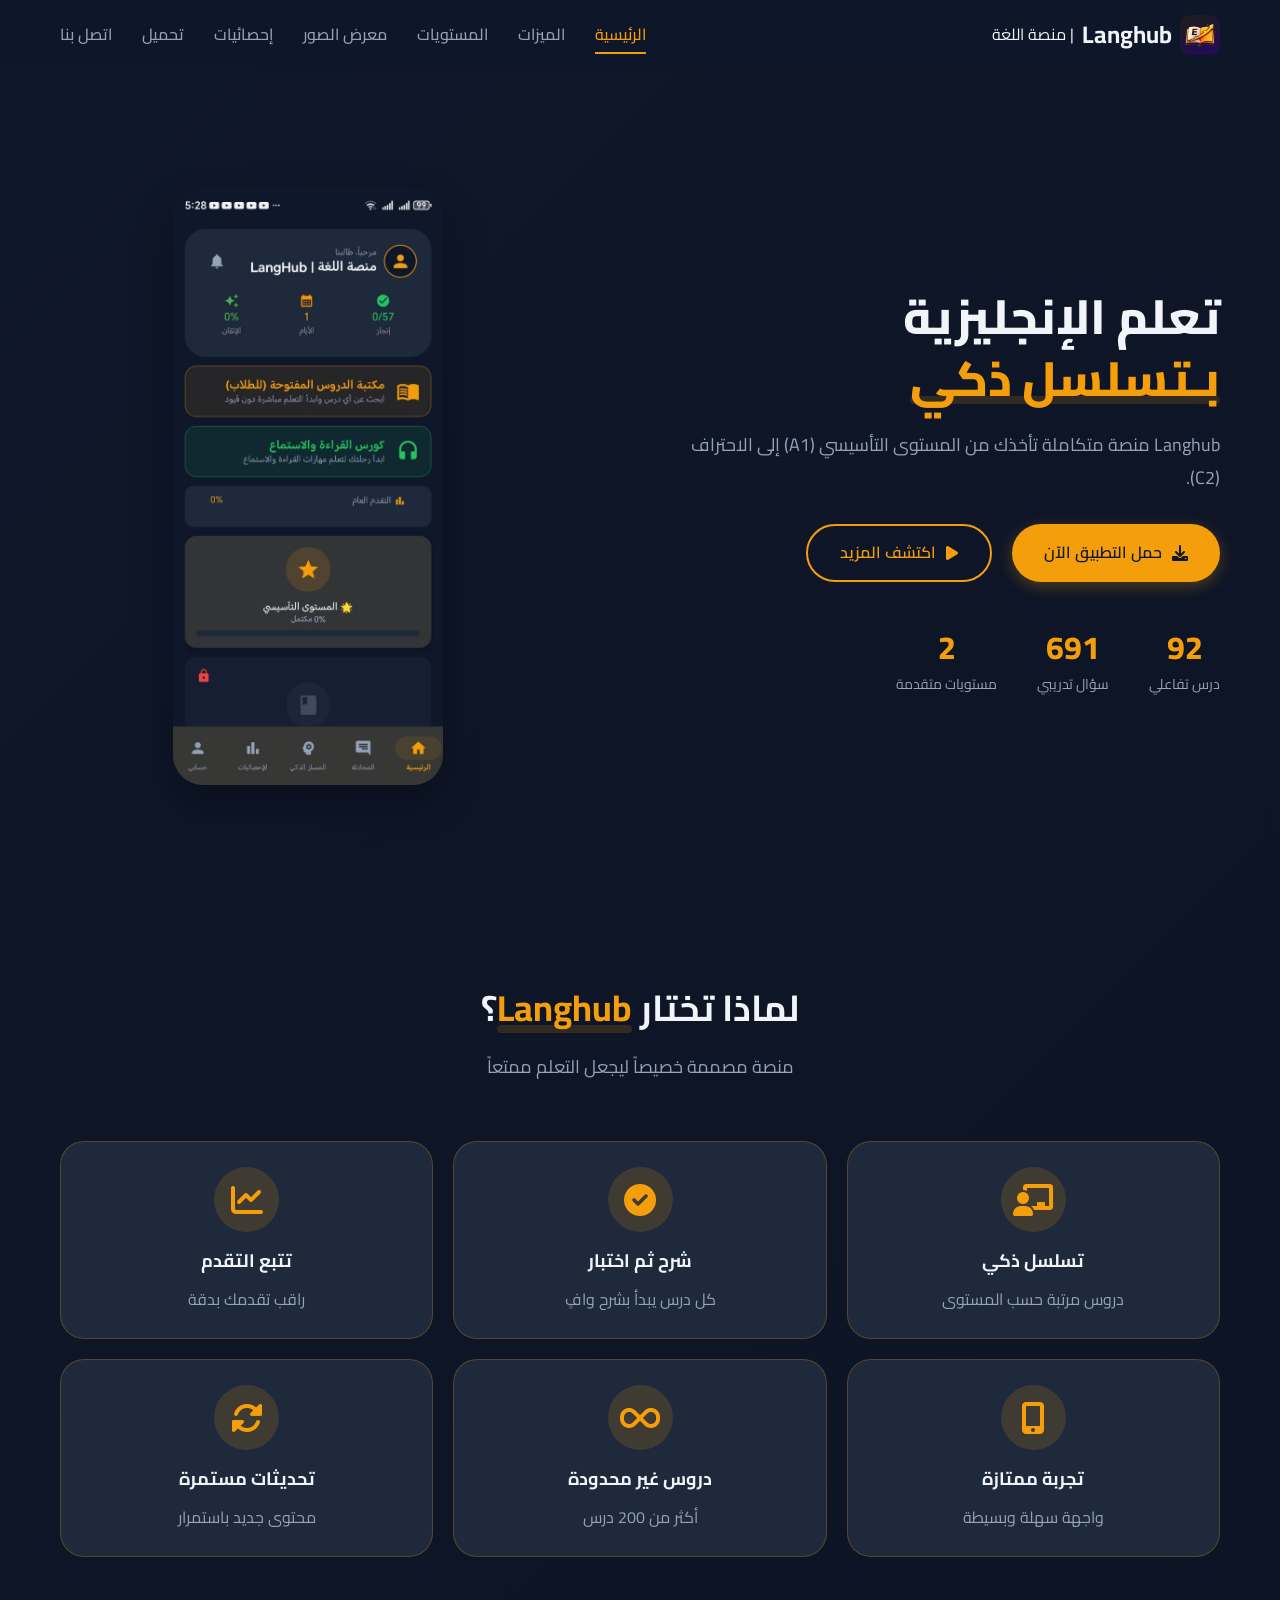
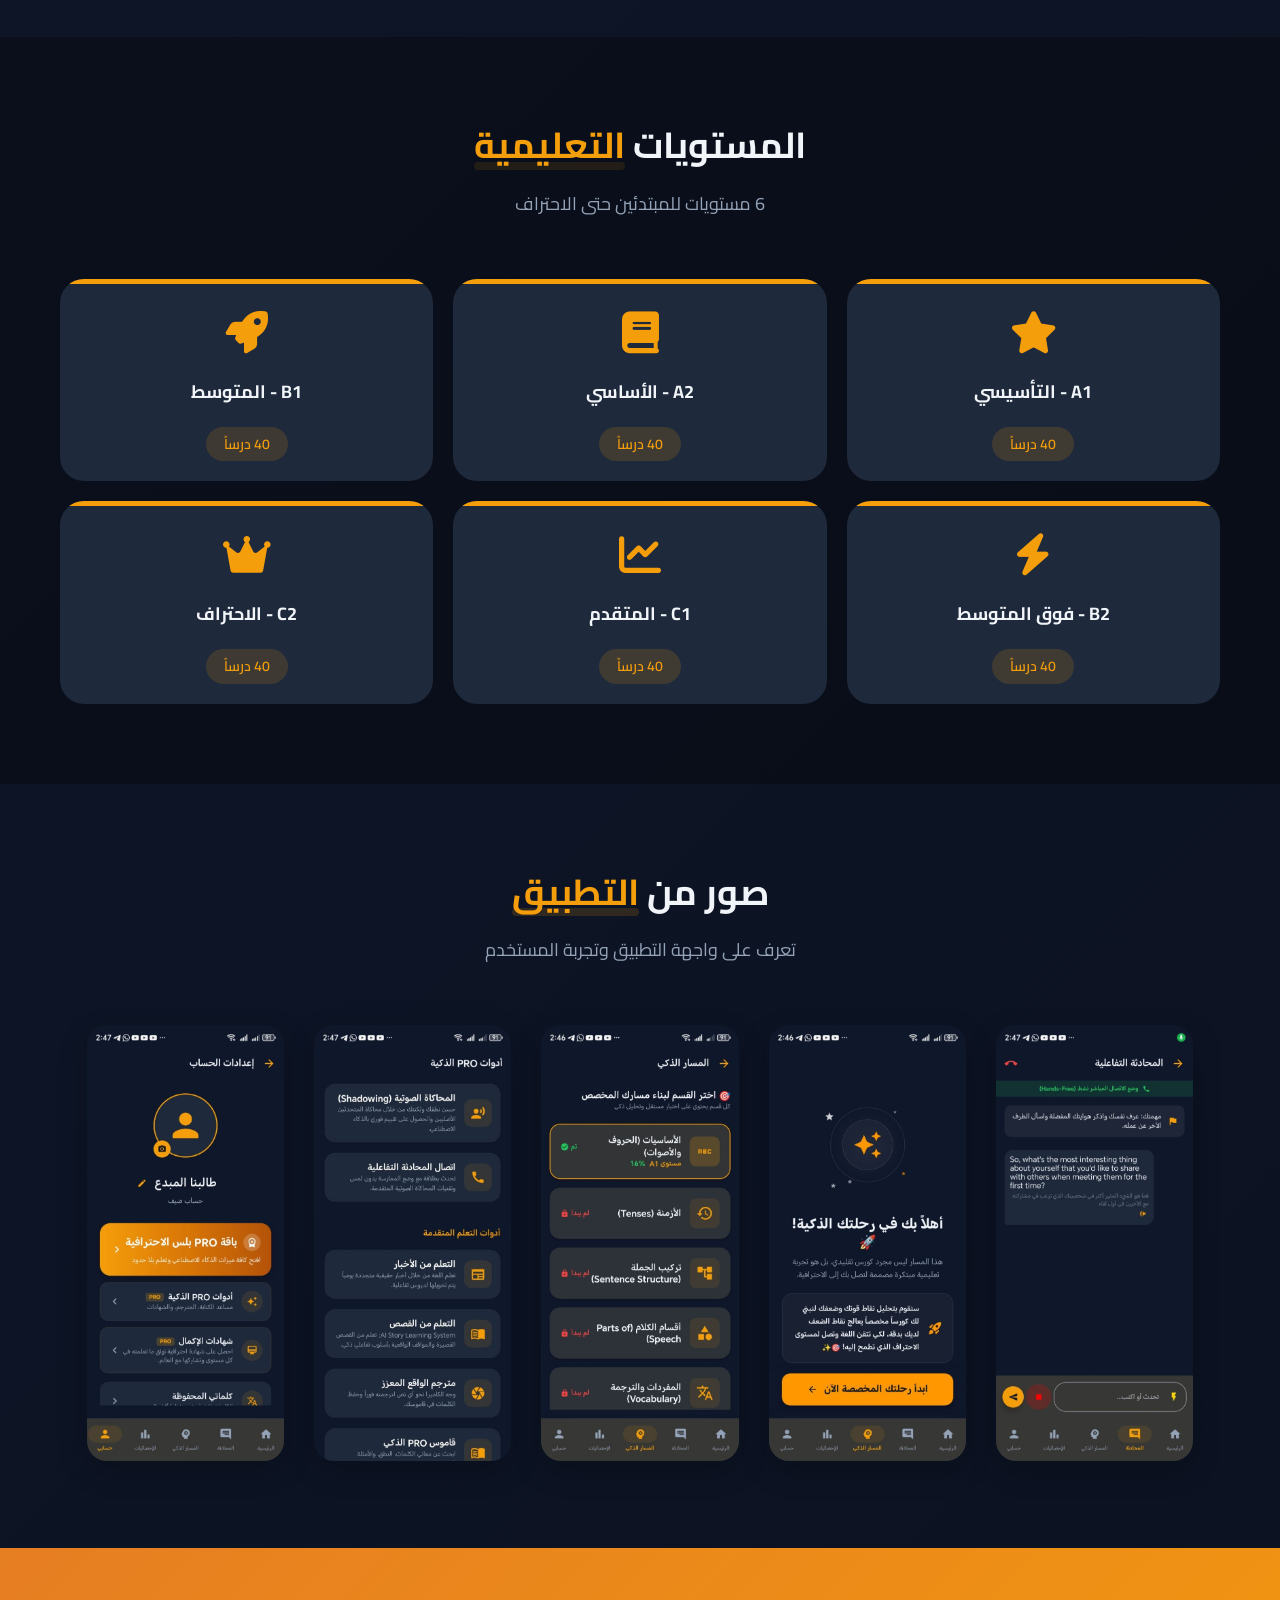
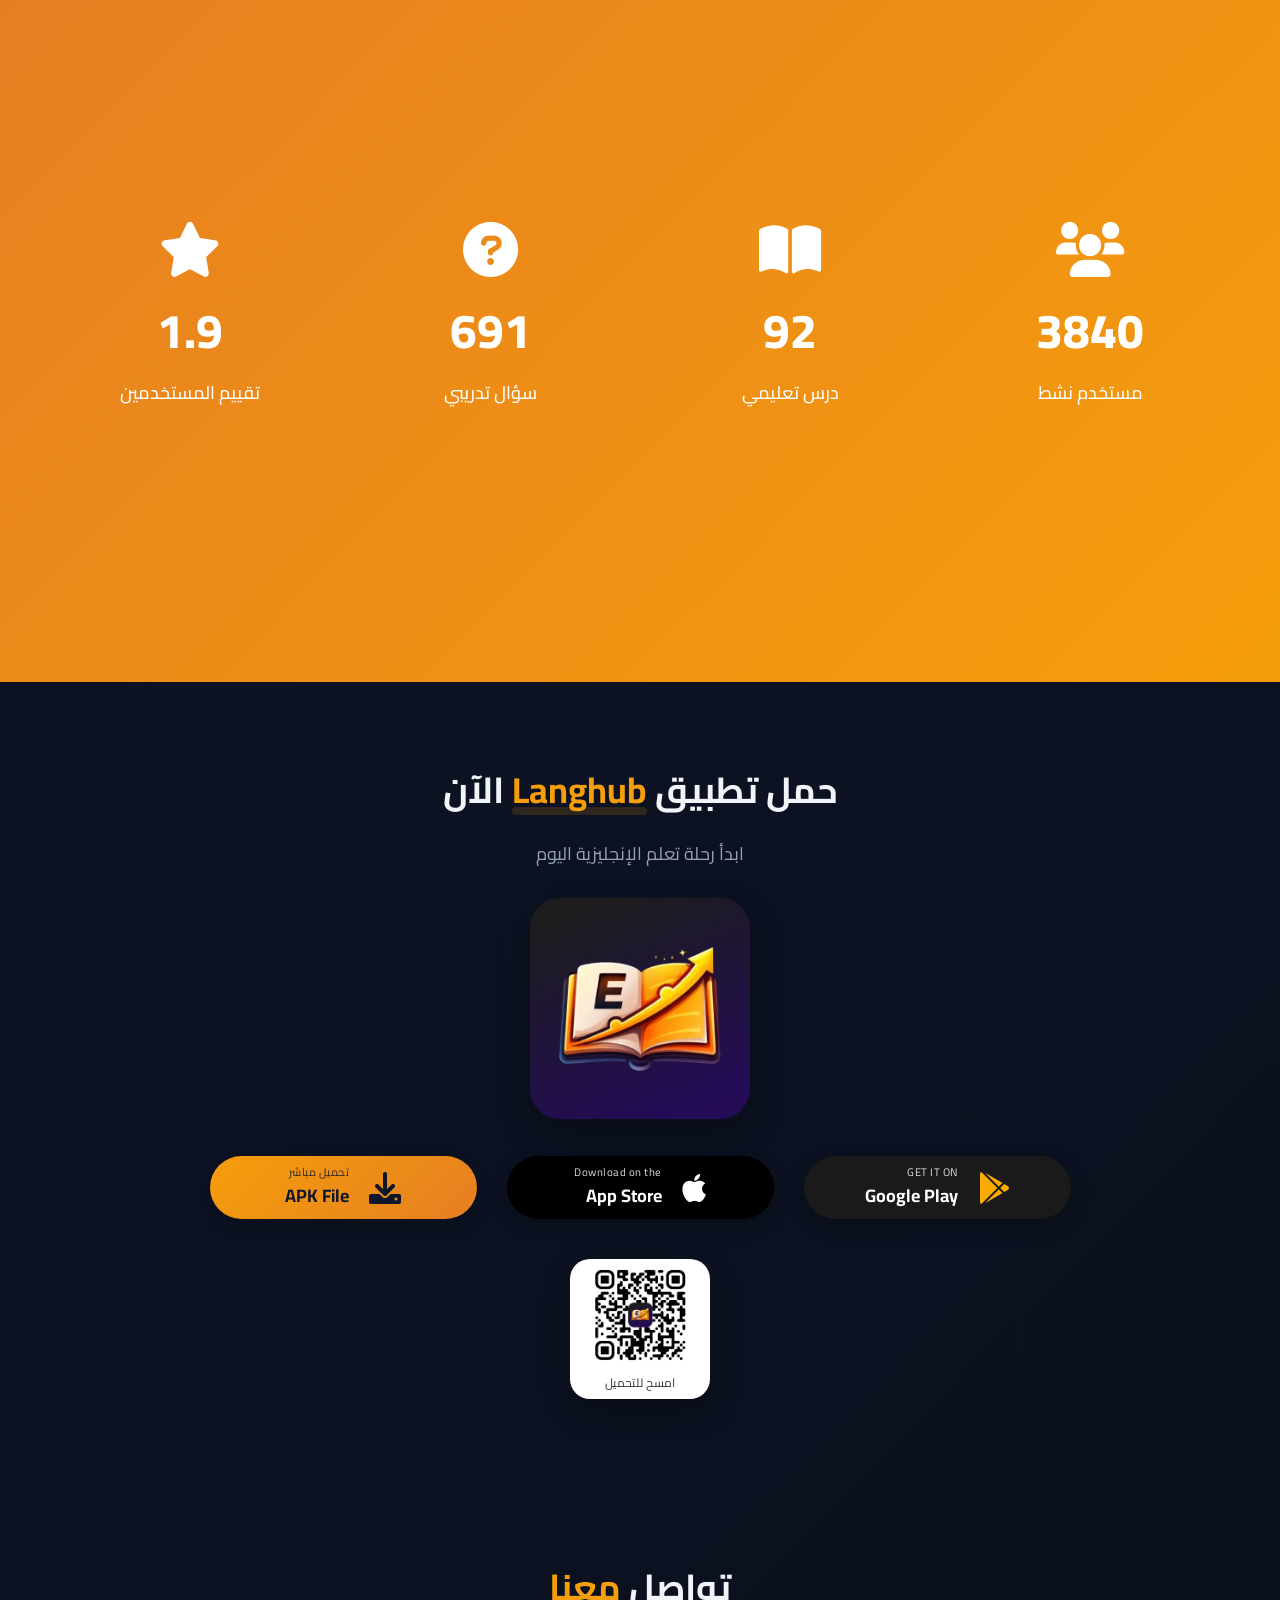
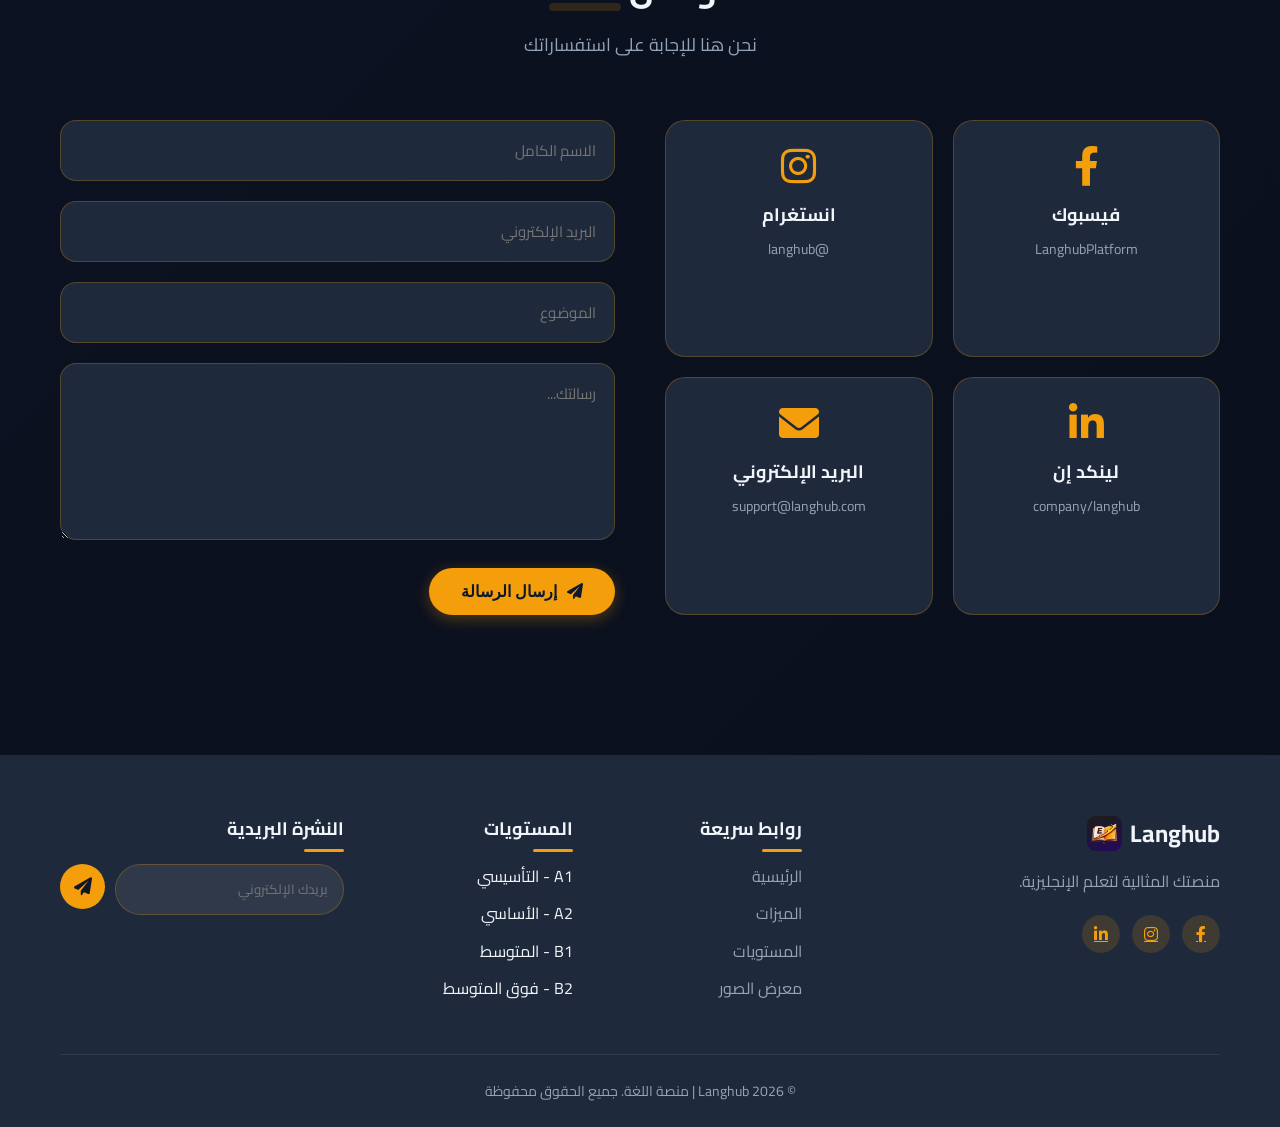
==== LangHub/index.html @ b64cc28f "Add files via upload" ====
<!DOCTYPE html>
<html lang="ar" dir="rtl">
<head>
    <meta charset="UTF-8">
    <meta name="viewport" content="width=device-width, initial-scale=1.0, viewport-fit=cover">
    <title>Langhub | منصة اللغة</title>
    <link rel="icon" type="image/x-icon" href="images/favicon.ico">
    <link rel="stylesheet" href="https://cdnjs.cloudflare.com/ajax/libs/font-awesome/6.0.0-beta3/css/all.min.css">
    <link href="https://fonts.googleapis.com/css2?family=Cairo:wght@300;400;500;600;700;800&display=swap" rel="stylesheet">
    <link rel="stylesheet" href="css/style.css">
</head>
<body>

    <!-- شريط التنقل -->
    <nav class="navbar">
        <div class="container">
            <div class="nav-container">
                <div class="logo">
                    <img src="images/logo.png" alt="Langhub Logo">
                    <span>Langhub</span>
                    <span class="logo-sub">| منصة اللغة</span>
                </div>
                <ul class="nav-menu">
                    <li><a href="#home" class="nav-link active">الرئيسية</a></li>
                    <li><a href="#features" class="nav-link">الميزات</a></li>
                    <li><a href="#levels" class="nav-link">المستويات</a></li>
                    <li><a href="#gallery" class="nav-link">معرض الصور</a></li>
                    <li><a href="#stats" class="nav-link">إحصائيات</a></li>
                    <li><a href="#download" class="nav-link">تحميل</a></li>
                    <li><a href="#contact" class="nav-link">اتصل بنا</a></li>
                </ul>
                <div class="hamburger">
                    <span class="bar"></span><span class="bar"></span><span class="bar"></span>
                </div>
            </div>
        </div>
    </nav>

    <!-- الرئيسية -->
    <section id="home" class="hero">
        <div class="container">
            <div class="hero-content">
                <div class="hero-text">
                    <h1 class="hero-title">تعلم الإنجليزية بـ<span class="highlight">تسلسل ذكي</span></h1>
                    <p class="hero-description">Langhub منصة متكاملة تأخذك من المستوى التأسيسي (A1) إلى الاحتراف (C2).</p>
                    <div class="hero-buttons">
                        <a href="#download" class="btn btn-primary"><i class="fas fa-download"></i> حمل التطبيق الآن</a>
                        <a href="#features" class="btn btn-outline"><i class="fas fa-play"></i> اكتشف المزيد</a>
                    </div>
                    <div class="hero-stats">
                        <div class="stat"><div class="stat-number" data-target="240">0</div><div class="stat-label">درس تفاعلي</div></div>
                        <div class="stat"><div class="stat-number" data-target="1800">0</div><div class="stat-label">سؤال تدريبي</div></div>
                        <div class="stat"><div class="stat-number" data-target="6">0</div><div class="stat-label">مستويات متقدمة</div></div>
                    </div>
                </div>
                <div class="hero-image">
                    <img src="images/hero-image.png" alt="Langhub App" class="hero-main-image">
                </div>
            </div>
        </div>
    </section>

    <!-- الميزات -->
    <section id="features" class="features">
        <div class="container">
            <div class="section-header"><h2>لماذا تختار <span class="highlight">Langhub</span>؟</h2><p>منصة مصممة خصيصاً ليجعل التعلم ممتعاً</p></div>
            <div class="features-grid">
                <div class="feature-card"><div class="feature-icon"><i class="fas fa-chalkboard-teacher"></i></div><h3>تسلسل ذكي</h3><p>دروس مرتبة حسب المستوى</p></div>
                <div class="feature-card"><div class="feature-icon"><i class="fas fa-check-circle"></i></div><h3>شرح ثم اختبار</h3><p>كل درس يبدأ بشرح وافٍ</p></div>
                <div class="feature-card"><div class="feature-icon"><i class="fas fa-chart-line"></i></div><h3>تتبع التقدم</h3><p>راقب تقدمك بدقة</p></div>
                <div class="feature-card"><div class="feature-icon"><i class="fas fa-mobile-alt"></i></div><h3>تجربة ممتازة</h3><p>واجهة سهلة وبسيطة</p></div>
                <div class="feature-card"><div class="feature-icon"><i class="fas fa-infinity"></i></div><h3>دروس غير محدودة</h3><p>أكثر من 200 درس</p></div>
                <div class="feature-card"><div class="feature-icon"><i class="fas fa-sync-alt"></i></div><h3>تحديثات مستمرة</h3><p>محتوى جديد باستمرار</p></div>
            </div>
        </div>
    </section>

    <!-- المستويات -->
    <section id="levels" class="levels">
        <div class="container">
            <div class="section-header"><h2>المستويات <span class="highlight">التعليمية</span></h2><p>6 مستويات للمبتدئين حتى الاحتراف</p></div>
            <div class="levels-container">
                <div class="level-card" onclick="document.getElementById('download').scrollIntoView({behavior: 'smooth'});"><div class="level-icon"><i class="fas fa-star"></i></div><h3>A1 - التأسيسي</h3><div class="level-progress"><div class="level-lessons-count">40 درساً</div></div></div>
                <div class="level-card" onclick="document.getElementById('download').scrollIntoView({behavior: 'smooth'});"><div class="level-icon"><i class="fas fa-book"></i></div><h3>A2 - الأساسي</h3><div class="level-progress"><div class="level-lessons-count">40 درساً</div></div></div>
                <div class="level-card" onclick="document.getElementById('download').scrollIntoView({behavior: 'smooth'});"><div class="level-icon"><i class="fas fa-rocket"></i></div><h3>B1 - المتوسط</h3><div class="level-progress"><div class="level-lessons-count">40 درساً</div></div></div>
                <div class="level-card" onclick="document.getElementById('download').scrollIntoView({behavior: 'smooth'});"><div class="level-icon"><i class="fas fa-bolt"></i></div><h3>B2 - فوق المتوسط</h3><div class="level-progress"><div class="level-lessons-count">40 درساً</div></div></div>
                <div class="level-card" onclick="document.getElementById('download').scrollIntoView({behavior: 'smooth'});"><div class="level-icon"><i class="fas fa-chart-line"></i></div><h3>C1 - المتقدم</h3><div class="level-progress"><div class="level-lessons-count">40 درساً</div></div></div>
                <div class="level-card" onclick="document.getElementById('download').scrollIntoView({behavior: 'smooth'});"><div class="level-icon"><i class="fas fa-crown"></i></div><h3>C2 - الاحتراف</h3><div class="level-progress"><div class="level-lessons-count">40 درساً</div></div></div>
            </div>
        </div>
    </section>

    <!-- معرض الصور (أفقي - 4 صور فقط) -->
    <section id="gallery" class="gallery">
        <div class="container">
            <div class="section-header"><h2>صور من <span class="highlight">التطبيق</span></h2><p>تعرف على واجهة التطبيق وتجربة المستخدم</p></div>
            <div class="gallery-grid">
                <div class="gallery-item"><img src="images/app-screenshots/screen1.jpg" alt="شاشة التعلم"></div>
                <div class="gallery-item"><img src="images/app-screenshots/screen2.jpg" alt="شاشة الاختبارات"></div>
                <div class="gallery-item"><img src="images/app-screenshots/screen3.jpg" alt="شاشة شرح الدروس"></div>
                <div class="gallery-item"><img src="images/app-screenshots/screen4.jpg" alt="شاشة التقدم"></div>
                <div class="gallery-item"><img src="images/app-screenshots/screen5.jpg" alt="شاشة المحتوى الإضافي"></div>
            </div>
        </div>
    </section>

    <!-- الإحصائيات -->
    <section id="stats" class="stats-section">
        <div class="container">
            <div class="stats-wrapper">
                <div class="stats-card"><div class="stats-icon"><i class="fas fa-users"></i></div><div class="stats-number" data-target="10000">0</div><div class="stats-text">مستخدم نشط</div></div>
                <div class="stats-card"><div class="stats-icon"><i class="fas fa-book-open"></i></div><div class="stats-number" data-target="240">0</div><div class="stats-text">درس تعليمي</div></div>
                <div class="stats-card"><div class="stats-icon"><i class="fas fa-question-circle"></i></div><div class="stats-number" data-target="1800">0</div><div class="stats-text">سؤال تدريبي</div></div>
                <div class="stats-card"><div class="stats-icon"><i class="fas fa-star"></i></div><div class="stats-number" data-target="4.9">0</div><div class="stats-text">تقييم المستخدمين</div></div>
            </div>
        </div>
    </section>

    <!-- التحميل -->
    <section id="download" class="download">
        <div class="container">
            <div class="download-content">
                <h2>حمل تطبيق <span class="highlight">Langhub</span> الآن</h2>
                <p>ابدأ رحلة تعلم الإنجليزية اليوم</p>
                <div class="download-app-screenshot"><img src="images/app-screenshot.png" alt="شاشة تطبيق Langhub"></div>
                <div class="download-buttons">
                    <a href="https://play.google.com" target="_blank" class="download-btn google-play"><i class="fab fa-google-play"></i><div class="btn-text"><span>GET IT ON</span><strong>Google Play</strong></div></a>
                    <a href="#" class="download-btn app-store" onclick="showIOSPopup(event);"><i class="fab fa-apple"></i><div class="btn-text"><span>Download on the</span><strong>App Store</strong></div></a>
                    <a href="files/langhub.apk" download class="download-btn direct"><i class="fas fa-download"></i><div class="btn-text"><span>تحميل مباشر</span><strong>APK File</strong></div></a>
                </div>
                <div class="qr-code">
    <div class="qr-placeholder" style="background: white; display: flex; flex-direction: column; align-items: center; justify-content: center; gap: 8px;">
        <img src="images/qrcode.png" alt="QR Code" style="width: 100px; height: 100px;">
        <span style="color: #333; font-size: 12px;">امسح للتحميل</span>
    </div>
</div>
            </div>
        </div>
    </section>

    <!-- اتصل بنا -->
    <section id="contact" class="contact">
        <div class="container">
            <div class="section-header"><h2>تواصل <span class="highlight">معنا</span></h2><p>نحن هنا للإجابة على استفساراتك</p></div>
            <div class="contact-wrapper">
                <div class="contact-info">
                    <div class="info-card"><i class="fab fa-facebook-f"></i><h3>فيسبوك</h3><p>LanghubPlatform</p></div>
                    <div class="info-card"><i class="fab fa-instagram"></i><h3>انستغرام</h3><p>@langhub</p></div>
                    <div class="info-card"><i class="fab fa-linkedin-in"></i><h3>لينكد إن</h3><p>company/langhub</p></div>
                    <div class="info-card"><i class="fas fa-envelope"></i><h3>البريد الإلكتروني</h3><p>support@langhub.com</p></div>
                </div>
                <div class="contact-form">
                    <form id="contactForm">
                        <div class="form-group"><input type="text" placeholder="الاسم الكامل" required></div>
                        <div class="form-group"><input type="email" placeholder="البريد الإلكتروني" required></div>
                        <div class="form-group"><input type="text" placeholder="الموضوع"></div>
                        <div class="form-group"><textarea rows="5" placeholder="رسالتك..." required></textarea></div>
                        <button type="submit" class="btn btn-primary"><i class="fas fa-paper-plane"></i> إرسال الرسالة</button>
                    </form>
                </div>
            </div>
        </div>
    </section>

    <footer class="footer">
        <div class="container">
            <div class="footer-content">
                <div class="footer-section"><div class="footer-logo"><img src="images/logo.png" alt="Langhub Logo"><span>Langhub</span></div><p>منصتك المثالية لتعلم الإنجليزية.</p><div class="social-links"><a href="#"><i class="fab fa-facebook-f"></i></a><a href="#"><i class="fab fa-instagram"></i></a><a href="#"><i class="fab fa-linkedin-in"></i></a></div></div>
                <div class="footer-section"><h3>روابط سريعة</h3><ul><li><a href="#home">الرئيسية</a></li><li><a href="#features">الميزات</a></li><li><a href="#levels">المستويات</a></li><li><a href="#gallery">معرض الصور</a></li></ul></div>
                <div class="footer-section"><h3>المستويات</h3><ul><li>A1 - التأسيسي</li><li>A2 - الأساسي</li><li>B1 - المتوسط</li><li>B2 - فوق المتوسط</li></ul></div>
                <div class="footer-section"><h3>النشرة البريدية</h3><div class="newsletter"><input type="email" placeholder="بريدك الإلكتروني"><button><i class="fas fa-paper-plane"></i></button></div></div>
            </div>
            <div class="footer-bottom"><p dir="rtl">&copy; 2026 Langhub | منصة اللغة. جميع الحقوق محفوظة</p></div>
        </div>
    </footer>

    <script src="js/main.js"></script>
    <script src="js/animations.js"></script>
    
<!-- Popup مخصص لرسالة iOS -->
<div id="iosPopup" style="display: none; position: fixed; top: 0; left: 0; width: 100%; height: 100%; background: rgba(0,0,0,0.85); z-index: 9999; justify-content: center; align-items: center; backdrop-filter: blur(5px);">
    <div style="background: var(--bg-card-dark); max-width: 380px; width: 90%; border-radius: 28px; padding: 35px 25px; text-align: center; direction: rtl; position: relative; animation: fadeInUp 0.3s ease; border: 1px solid var(--border-dark); box-shadow: 0 25px 50px rgba(0,0,0,0.3);">
        
        <!-- أيقونة Apple -->
        <div style="width: 80px; height: 80px; border-radius: 50%; display: flex; align-items: center; justify-content: center; margin: 0 auto 20px; ">
            <i class="fab fa-apple" style="font-size: 48px; color: white;"></i>
        </div>
        
        <h3 style="color: var(--primary); margin-bottom: 15px; font-size: 24px; font-weight: 700;">قريباً على App Store</h3>
        
        <p style="color: var(--text-gray-dark); line-height: 1.8; margin-bottom: 10px; font-size: 16px;">
            نحن نعمل بجد لتوفير نسخة لأجهزة iOS
        </p>
        <p style="color: var(--primary); line-height: 1.7; margin-bottom: 30px; font-size: 16px; font-weight: 500;">
            <i class="fas fa-code-branch" style="margin-left: 8px;"></i> 
            قيد التطوير حالياً
            <i class="fas fa-microchip" style="margin-right: 8px;"></i>
        </p>
        
       <button onclick="closeIOSPopup()" style="background: var(--primary); color: #0f172a; border: none; padding: 14px 35px; border-radius: 50px; font-weight: 700; cursor: pointer; transition: all 0.3s; font-family: inherit; font-size: 16px; display: inline-flex; align-items: center; gap: 10px; margin: 0 auto;">
            <i class="fas fa-thumbs-up"></i> 
    حسناً
        </button>
    </div>
</div>

<script>
function showIOSPopup(event) {
    event.preventDefault();
    document.getElementById('iosPopup').style.display = 'flex';
}

function closeIOSPopup() {
    document.getElementById('iosPopup').style.display = 'none';
}

// إغلاق الـ popup عند الضغط خارج المحتوى
document.getElementById('iosPopup').addEventListener('click', function(e) {
    if (e.target === this) {
        closeIOSPopup();
    }
});
</script>

</body>
</html>
---- LangHub/css/style.css ----
* {
    margin: 0;
    padding: 0;
    box-sizing: border-box;
}

:root {
    --primary: #f59e0b;
    --primary-dark: #e67e22;
    --primary-light: rgba(245, 158, 11, 0.15);
    --primary-glow: rgba(245, 158, 11, 0.3);
    --bg-dark: #0f172a;
    --bg-card-dark: #1e293b;
    --bg-light: #f8fafc;
    --bg-card-light: #ffffff;
    --text-light: #f1f5f9;
    --text-dark: #0f172a;
    --text-gray-dark: #94a3b8;
    --text-gray-light: #64748b;
    --border-dark: rgba(245, 158, 11, 0.25);
    --border-light: rgba(0, 0, 0, 0.08);
    --shadow-dark: 0 10px 30px rgba(0, 0, 0, 0.3);
    --shadow-light: 0 10px 30px rgba(0, 0, 0, 0.08);
    --transition: all 0.3s cubic-bezier(0.4, 0, 0.2, 1);
}

/* Keyframes للانيميشنات */
@keyframes fadeInUp {
    from {
        opacity: 0;
        transform: translateY(30px);
    }
    to {
        opacity: 1;
        transform: translateY(0);
    }
}

@keyframes fadeInDown {
    from {
        opacity: 0;
        transform: translateY(-30px);
    }
    to {
        opacity: 1;
        transform: translateY(0);
    }
}

@keyframes slideInRight {
    from {
        opacity: 0;
        transform: translateX(-50px);
    }
    to {
        opacity: 1;
        transform: translateX(0);
    }
}

@keyframes slideInLeft {
    from {
        opacity: 0;
        transform: translateX(50px);
    }
    to {
        opacity: 1;
        transform: translateX(0);
    }
}

@keyframes pulse {
    0%, 100% {
        opacity: 1;
    }
    50% {
        opacity: 0.5;
    }
}

@keyframes typing-cursor {
    0%, 100% {
        opacity: 1;
    }
    50% {
        opacity: 0;
    }
}

.typing-cursor {
    display: inline-block;
    width: 3px;
    height: 1.2em;
    background-color: var(--primary);
    margin-right: 4px;
    animation: typing-cursor 0.7s infinite;
}

@keyframes scaleUp {
    from {
        opacity: 0;
        transform: scale(0.95);
    }
    to {
        opacity: 1;
        transform: scale(1);
    }
}

@keyframes cardHoverGlow {
    0% {
        box-shadow: 0 10px 30px rgba(245, 158, 11, 0.1);
    }
    50% {
        box-shadow: 0 20px 50px rgba(245, 158, 11, 0.2);
    }
    100% {
        box-shadow: 0 10px 30px rgba(245, 158, 11, 0.1);
    }
}

@keyframes iconBounce {
    0%, 100% {
        transform: translateY(0);
    }
    50% {
        transform: translateY(-8px);
    }
}

@keyframes contentSlideIn {
    from {
        opacity: 0;
        transform: translateX(20px);
    }
    to {
        opacity: 1;
        transform: translateX(0);
    }
}

@keyframes countUp {
    from {
        opacity: 0;
        transform: translateY(20px);
    }
    to {
        opacity: 1;
        transform: translateY(0);
    }
}

@keyframes levelCardFloat {
    0%, 100% {
        transform: translateY(0);
    }
    50% {
        transform: translateY(-8px);
    }
}

@keyframes levelCardSlide {
    from {
        opacity: 0;
        transform: translateY(30px);
    }
    to {
        opacity: 1;
        transform: translateY(0);
    }
}

body {
    font-family: 'Cairo', sans-serif;
    line-height: 1.6;
    direction: rtl;
    transition: var(--transition);
}

/* الوضع المظلم (Dark Mode - افتراضي فقط) */
body {
    background: linear-gradient(135deg, #0f172a 0%, #0a0f1c 100%);
    color: var(--text-light);
}

/* الحاوية العامة */
.container {
    max-width: 1200px;
    margin: 0 auto;
    padding: 0 20px;
}

/* شريط التنقل */
.navbar {
    position: fixed;
    top: 0;
    width: 100%;
    background: rgba(15, 23, 42, 0.95);
    backdrop-filter: blur(10px);
    z-index: 1000;
    padding: 15px 0;
    transition: var(--transition);
    animation: slideInDown 0.6s ease-out;
}

.nav-container {
    display: flex;
    justify-content: space-between;
    align-items: center;
}

.logo {
    font-size: 24px;
    font-weight: 700;
    cursor: pointer;
    display: flex;
    align-items: center;
    gap: 8px;
}

.logo img {
    height: 40px;
    width: auto;
    vertical-align: middle;
    border-radius: 10px;
}

.logo i {
    color: var(--primary);
    font-size: 26px;
}

.logo span {
    color: var(--text-light);
}

.logo-sub {
    font-size: 16px;
    font-weight: 400;
    color: var(--text-gray-dark);
}

.nav-menu {
    display: flex;
    gap: 30px;
    list-style: none;
}

.nav-link {
    color: var(--text-gray-dark);
    text-decoration: none;
    transition: var(--transition);
    font-weight: 500;
    position: relative;
}

.nav-link::after {
    content: '';
    position: absolute;
    bottom: -5px;
    right: 0;
    width: 0;
    height: 2px;
    background: var(--primary);
    transition: var(--transition);
}

.nav-link:hover::after,
.nav-link.active::after {
    width: 100%;
}

.nav-link:hover,
.nav-link.active {
    color: var(--primary);
}

/* زر الوضع المظلم */
.theme-switch-wrapper {
    position: fixed;
    bottom: 20px;
    left: 20px;
    z-index: 1000;
}

.theme-switch {
    display: inline-block;
    height: 34px;
    position: relative;
    width: 70px;
}

.theme-switch input {
    display: none;
}

.slider {
    background-color: #334155;
    bottom: 0;
    cursor: pointer;
    left: 0;
    position: absolute;
    right: 0;
    top: 0;
    transition: .4s;
    border-radius: 34px;
    display: flex;
    align-items: center;
    justify-content: space-between;
    padding: 0 12px;
}

.slider i {
    font-size: 16px;
    z-index: 1;
    color: #f1f5f9;
}

.slider:before {
    background-color: var(--primary);
    bottom: 4px;
    content: "";
    height: 26px;
    left: 4px;
    position: absolute;
    transition: .4s;
    width: 26px;
    border-radius: 50%;
    z-index: 0;
}

input:checked + .slider:before {
    transform: translateX(36px);
}

/* زر القائمة للجوال */
.hamburger {
    display: none;
    cursor: pointer;
}

.bar {
    display: block;
    width: 25px;
    height: 3px;
    margin: 5px auto;
    transition: var(--transition);
    background-color: var(--text-light);
}

body.light-mode .hamburger .bar {
    background-color: var(--text-dark);
}
.hero {
    min-height: 100vh;
    display: flex;
    align-items: center;
    padding-top: 80px;
}

.hero-content {
    display: grid;
    grid-template-columns: 1fr 1fr;
    gap: 80px;
    align-items: center;
}

.hero-title {
    font-size: 48px;
    font-weight: 800;
    margin-bottom: 20px;
    line-height: 1.3;
    min-height: 120px;
    visibility: hidden;
}

.hero-title.typing-started {
    visibility: visible;
}

.highlight {
    color: var(--primary);
    position: relative;
    display: inline-block;
}

.highlight::after {
    content: '';
    position: absolute;
    bottom: 5px;
    right: 0;
    width: 100%;
    height: 8px;
    background: var(--primary-light);
    z-index: -1;
    border-radius: 10px;
}

.hero-description {
    font-size: 18px;
    color: var(--text-gray-dark);
    line-height: 1.8;
    animation: slideInRight 0.8s ease-out 0.1s both;
}

.hero-buttons {
    display: flex;
    gap: 20px;
    margin: 30px 0 40px;
    animation: slideInRight 0.8s ease-out 0.2s both;
}

/* الأزرار العامة */
.btn {
    padding: 14px 32px;
    border-radius: 50px;
    text-decoration: none;
    font-weight: 600;
    transition: var(--transition);
    display: inline-flex;
    align-items: center;
    gap: 10px;
    font-size: 16px;
    cursor: pointer;
    border: none;
    animation: scaleUp 0.6s ease-out;
}

.btn-primary {
    background: var(--primary);
    color: #0f172a;
    box-shadow: 0 4px 15px var(--primary-glow);
}

.btn-primary:hover {
    background: var(--primary-dark);
    transform: translateY(-3px);
    box-shadow: 0 8px 25px var(--primary-glow);
}

.btn-primary:active {
    transform: scale(0.98);
}

.btn-outline {
    border: 2px solid var(--primary);
    color: var(--primary);
    background: transparent;
}

.btn-outline:hover {
    background: var(--primary);
    color: #0f172a;
    transform: translateY(-3px);
}

.btn-outline:active {
    transform: scale(0.98);
}

/* إحصائيات الهيرو */
.hero-stats {
    display: flex;
    gap: 40px;
    animation: fadeInUp 0.8s ease-out 0.3s both;
}

.stat {
    text-align: center;
    animation: fadeInUp 0.6s ease-out backwards;
}

.stat:nth-child(1) { animation-delay: 0.4s; }
.stat:nth-child(2) { animation-delay: 0.5s; }
.stat:nth-child(3) { animation-delay: 0.6s; }

.stat-number {
    font-size: 32px;
    font-weight: 800;
    color: var(--primary);
}

.stat-label {
    font-size: 14px;
    color: var(--text-gray-dark);
}

/* تنسيق الصور في القسم الرئيسي */
.hero-images-container {
    display: flex;
    flex-direction: column;
    align-items: center;
    gap: 25px;
}

.hero-main-image {
    max-width: 50%;
    height: auto;
    border-radius: 30px;
    box-shadow: 0 20px 40px rgba(0, 0, 0, 0.3);
    transition: var(--transition);
    margin-right: 29%;
    animation: slideInLeft 0.8s ease-out;
}

.hero-main-image:hover {
    transform: translateY(-8px) scale(1.02);
}

.app-screenshot-feature {
    text-align: center;
    width: 100%;
    margin-top: 20px;
}

.app-screenshot-feature img {
    max-width: 30%;
    height: auto;
    border-radius: 25px;
    box-shadow: 0 15px 35px rgba(0, 0, 0, 0.25);
    transition: var(--transition);
}

.app-screenshot-feature img:hover {
    transform: scale(1.05);
}

/* عناوين الأقسام */
.section-header {
    text-align: center;
    margin-bottom: 60px;
    animation: fadeInDown 0.8s ease-out;
}

.section-header h2 {
    font-size: 36px;
    font-weight: 700;
    margin-bottom: 15px;
}

.section-header p {
    font-size: 18px;
    color: var(--text-gray-dark);
}

/* قسم معرض الصور */
.gallery {
    padding: 80px 0;
}

.gallery-grid {
    display: flex;
    justify-content: center;
    align-items: center;
    flex-wrap: wrap;
    gap: 30px;
}

.gallery-item {
    flex: 0 1 auto;
    max-width: 17%;
    min-width: 80px;
}

.gallery-item img {
    width: 100%;
    height: auto;
    border-radius: 20px;
    box-shadow: 0 10px 30px rgba(0, 0, 0, 0.2);
    transition: var(--transition);
    animation: scaleUp 0.6s ease-out;
}

.gallery-item img:hover {
    transform: translateY(-10px) scale(1.05);
    box-shadow: 0 15px 40px rgba(0, 0, 0, 0.3);
}

/* قسم الميزات */
.features {
    padding: 80px 0;
}

.features-grid {
    display: grid;
    grid-template-columns: repeat(3, 1fr);
    gap: 20px;
}

.feature-card {
    background: var(--bg-card-dark);
    border-radius: 24px;
    padding: 25px 15px;
    text-align: center;
    transition: var(--transition);
    border: 1px solid var(--border-dark);
    position: relative;
    overflow: hidden;
}

.feature-card::before {
    content: '';
    position: absolute;
    top: 0;
    right: -100%;
    width: 100%;
    height: 100%;
    background: linear-gradient(90deg, transparent, rgba(245, 158, 11, 0.1), transparent);
    transition: right 0.6s ease;
}

.feature-card:hover::before {
    right: 100%;
}

.feature-card:hover {
    transform: translateY(-10px);
    border-color: var(--primary);
    box-shadow: 0 20px 40px rgba(245, 158, 11, 0.15);
    animation: cardHoverGlow 0.8s ease-in-out;
}

.feature-card:hover .feature-icon i {
    transform: scale(1.15) rotate(-10deg);
    animation: iconBounce 0.6s ease-in-out;
}

.feature-card h3 {
    animation: contentSlideIn 0.4s ease;
}

.feature-card:hover h3 {
    color: var(--primary);
    animation: contentSlideIn 0.4s ease;
}

.feature-card:hover p {
    animation: contentSlideIn 0.4s ease 0.1s both;
}

.feature-icon {
    width: 65px;
    height: 65px;
    background: var(--primary-light);
    border-radius: 50%;
    display: flex;
    align-items: center;
    justify-content: center;
    margin: 0 auto 15px;
}

.feature-icon i {
    font-size: 32px;
    color: var(--primary);
    transition: var(--transition);
}

.feature-card h3 {
    font-size: 18px;
    margin-bottom: 10px;
}

.feature-card p {
    color: var(--text-gray-dark);
    line-height: 1.7;
}

/* قسم المستويات */
.levels {
    padding: 80px 0;
    background: rgba(0, 0, 0, 0.3);
}

.levels-container {
    display: grid;
    grid-template-columns: repeat(3, 1fr);
    gap: 20px;
}

.level-card {
    background: var(--bg-card-dark);
    border-radius: 24px;
    padding: 20px 15px;
    text-align: center;
    transition: all 0.4s cubic-bezier(0.4, 0, 0.2, 1);
    cursor: pointer;
    position: relative;
    overflow: hidden;
}

.level-card::before {
    content: '';
    position: absolute;
    top: 0;
    right: 0;
    width: 100%;
    height: 5px;
    background: var(--primary);
    transition: var(--transition);
}

.level-card:hover {
    transform: translateY(-8px);
    box-shadow: 0 15px 35px rgba(245, 158, 11, 0.1);
}

.level-card:hover .level-icon {
    transform: scale(1.1) rotate(10deg);
    transition: var(--transition);
}

.level-icon {
    font-size: 42px;
    color: var(--primary);
    margin-bottom: 12px;
    transition: var(--transition);
}

.level-card h3 {
    font-size: 18px;
    margin-bottom: 8px;
}

.level-card p {
    color: var(--text-gray-dark);
}

.level-progress {
    margin-top: 20px;
}

.level-lessons-count {
    background: var(--primary-light);
    border-radius: 30px;
    padding: 6px 18px;
    display: inline-block;
    font-size: 14px;
    color: var(--primary);
    font-weight: 600;
}

/* قسم الإحصائيات */
.stats-section {
    padding: 274px 0;
    background: linear-gradient(135deg, var(--primary-dark), var(--primary));
}

.stats-wrapper {
    display: grid;
    grid-template-columns: repeat(auto-fit, minmax(200px, 1fr));
    gap: 40px;
    text-align: center;
}

.stats-card {
    color: white;
    animation: countUp 0.6s ease-out;
}

.stats-icon i {
    font-size: 55px;
    margin-bottom: 15px;
    transition: var(--transition);
}

.stats-icon {
    animation: pulse 0.6s ease-in-out 0.3s both;
}

.stats-number {
    font-size: 48px;
    font-weight: 800;
    margin-bottom: 10px;
    animation: countUp 0.6s ease-out;
}

.stats-text {
    font-size: 18px;
    font-weight: 500;
    animation: fadeInUp 0.6s ease-out 0.2s both;
}

/* قسم التحميل - أزرار احترافية عريضة */
.download {
    padding: 80px 0;
    text-align: center;
}

.download-content h2 {
    font-size: 36px;
    margin-bottom: 20px;
}

.download-content p {
    font-size: 18px;
    color: var(--text-gray-dark);
    margin-bottom: 30px;
}

.download-app-screenshot {
    text-align: center;
    margin-bottom: 30px;
}

.download-app-screenshot img {
    max-width: 19%;
    height: auto;
    border-radius: 30px;
    box-shadow: 0 15px 35px rgba(0, 0, 0, 0.25);
    transition: var(--transition);
    animation: fadeInUp 0.8s ease-out;
}

.download-app-screenshot img:hover {
    transform: translateY(-8px) scale(1.02);
    box-shadow: 0 20px 45px rgba(0, 0, 0, 0.3);
}

.download-buttons {
    display: flex;
    justify-content: center;
    align-items: center;
    gap: 30px;
    flex-wrap: wrap;
    margin-bottom: 40px;
}

.download-btn {
    display: flex;
    align-items: center;
    gap: 20px;
    padding: 8px 28px;
    border-radius: 60px;
    text-decoration: none;
    transition: all 0.3s ease;
    font-weight: 600;
    width: auto;
    min-width: 267px;
    justify-content: center;
    box-shadow: 0 6px 20px rgba(0, 0, 0, 0.2);
    animation: scaleUp 0.6s ease-out;
}

.download-btn:hover {
    transform: translateY(-4px);
    box-shadow: 0 12px 30px rgba(0, 0, 0, 0.25);
}

.download-btn:active {
    transform: translateY(-1px);
}

.download-btn i {
    font-size: 32px;
}

.btn-text {
    display: flex;
    flex-direction: column;
    align-items: flex-start;
    text-align: left;
}

.btn-text span {
    font-size: 11px;
    font-weight: 400;
    opacity: 0.85;
    letter-spacing: 0.5px;
}

.btn-text strong {
    font-size: 18px;
    font-weight: 700;
}

.google-play {
    background: #1a1a1a;
    color: white;
}

.google-play i {
    color: #f9ab00;
}

.app-store {
    background: #000000;
    color: white;
}

.app-store i {
    color: white;
}

.direct {
    background: linear-gradient(135deg, var(--primary), var(--primary-dark));
    color: #0f172a;
}

.direct i {
    color: #0f172a;
}

/* QR Code */
.qr-code {
    display: flex;
    justify-content: center;
}

.qr-placeholder {
    width: 140px;
    height: 140px;
    background: white;
    border-radius: 20px;
    display: flex;
    flex-direction: column;
    align-items: center;
    justify-content: center;
    gap: 8px;
    box-shadow: var(--shadow-dark);
    transition: var(--transition);
}

.qr-placeholder:hover {
    transform: scale(1.05);
}

.qr-placeholder i {
    font-size: 55px;
    color: #000;
}

.qr-placeholder span {
    font-size: 12px;
    color: #333;
}

/* قسم الاتصال */
.contact {
    padding: 80px 0;
}

.contact-wrapper {
    display: grid;
    grid-template-columns: repeat(2, 1fr);
    gap: 50px;
}

.contact-info {
    display: grid;
    grid-template-columns: repeat(2, 1fr);
    gap: 20px;
}

.info-card {
    background: var(--bg-card-dark);
    border-radius: 20px;
    padding: 25px;
    text-align: center;
    transition: var(--transition);
    border: 1px solid var(--border-dark);
}

.info-card:hover {
    transform: translateY(-5px);
    border-color: var(--primary);
}

.info-card i {
    font-size: 40px;
    color: var(--primary);
    margin-bottom: 15px;
}

.info-card h3 {
    font-size: 18px;
    margin-bottom: 8px;
}

.info-card p {
    font-size: 14px;
    color: var(--text-gray-dark);
}

/* نموذج الاتصال */
.contact-form .form-group {
    margin-bottom: 20px;
}

.contact-form input,
.contact-form textarea {
    width: 100%;
    padding: 15px 18px;
    background: var(--bg-card-dark);
    border: 1px solid var(--border-dark);
    border-radius: 16px;
    color: var(--text-light);
    font-family: inherit;
    font-size: 15px;
    transition: var(--transition);
}

.contact-form input:focus,
.contact-form textarea:focus {
    outline: none;
    border-color: var(--primary);
    box-shadow: 0 0 0 3px var(--primary-light);
}

.contact-form textarea {
    resize: vertical;
}

/* تذييل الصفحة */
.footer {
    background: var(--bg-card-dark);
    padding: 60px 0 25px;
    margin-top: 60px;
}

.footer-content {
    display: grid;
    grid-template-columns: 2fr 1fr 1fr 1.5fr;
    gap: 40px;
    margin-bottom: 40px;
}

.footer-logo {
    font-size: 24px;
    font-weight: 700;
    margin-bottom: 15px;
    display: flex;
    align-items: center;
    gap: 8px;
    flex-direction: row-reverse;
    justify-content: flex-end;
}

.footer-logo img {
    height: 35px;
    width: auto;
    vertical-align: middle;
    border-radius: 8px;
}

.footer-logo i {
    color: var(--primary);
    font-size: 28px;
}

.footer-logo span {
    color: var(--text-light);
}

.footer-section h3 {
    font-size: 18px;
    margin-bottom: 20px;
    position: relative;
    display: inline-block;
}

.footer-section h3::after {
    content: '';
    position: absolute;
    bottom: -8px;
    right: 0;
    width: 40px;
    height: 3px;
    background: var(--primary);
    border-radius: 3px;
}

.footer-section ul {
    list-style: none;
}

.footer-section ul li {
    margin-bottom: 12px;
}

.footer-section ul li a {
    color: var(--text-gray-dark);
    text-decoration: none;
    transition: var(--transition);
}

.footer-section ul li a:hover {
    color: var(--primary);
    padding-right: 5px;
}

.footer-section p {
    color: var(--text-gray-dark);
    line-height: 1.7;
    margin-bottom: 15px;
}

/* وسائل التواصل الاجتماعي */
.social-links {
    display: flex;
    gap: 12px;
    margin-top: 20px;
}

.social-links a {
    width: 38px;
    height: 38px;
    background: var(--primary-light);
    border-radius: 50%;
    display: flex;
    align-items: center;
    justify-content: center;
    color: var(--primary);
    transition: var(--transition);
}

.social-links a:hover {
    background: var(--primary);
    color: white;
    transform: translateY(-3px);
}

/* النشرة البريدية */
.newsletter {
    display: flex;
    gap: 10px;
}

.newsletter input {
    flex: 1;
    padding: 12px 15px;
    background: rgba(255, 255, 255, 0.08);
    border: 1px solid var(--border-dark);
    border-radius: 50px;
    color: var(--text-light);
    font-family: inherit;
}

.newsletter input:focus {
    outline: none;
    border-color: var(--primary);
}

.newsletter button {
    width: 45px;
    height: 45px;
    border: none;
    background: var(--primary);
    border-radius: 50%;
    cursor: pointer;
    transition: var(--transition);
}

.newsletter button:hover {
    background: var(--primary-dark);
    transform: scale(1.05);
}

.newsletter button i {
    color: #0f172a;
    font-size: 18px;
}

.footer-bottom {
    text-align: center;
    padding-top: 25px;
    border-top: 1px solid rgba(255, 255, 255, 0.08);
    font-size: 14px;
    color: var(--text-gray-dark);
}

/* استجابة للشاشات الكبيرة */
@media (max-width: 1200px) {
    .container {
        max-width: 1100px;
    }
    
    .hero-title {
        font-size: 42px;
    }
}

/* استجابة للتابلت */
@media (max-width: 992px) {
    .hero-content {
        grid-template-columns: 1fr;
        text-align: center;
        gap: 40px;
    }
    
    .hero-title {
        font-size: 38px;
    }
    
    .hero-buttons {
        justify-content: center;
    }
    
    .hero-stats {
        justify-content: center;
    }
    
    .hero-main-image {
        max-width: 50%;
        margin-right: 0;
    }
    
    .app-screenshot-feature img {
        max-width: 50%;
    }
    
    .download-app-screenshot img {
        max-width: 50%;
    }
    
    .contact-wrapper {
        grid-template-columns: 1fr;
    }
    
    .contact-info {
        grid-template-columns: repeat(2, 1fr);
    }
    
    .footer-content {
        grid-template-columns: 1fr 1fr;
        gap: 30px;
    }
}

/* استجابة للجوال */
@media (max-width: 768px) {
    .hamburger {
        display: block;
    }
    
    .nav-menu {
        position: fixed;
        left: -100%;
        top: 70px;
        gap: 0;
        flex-direction: column;
        background-color: var(--bg-card-dark);
        width: 100%;
        text-align: center;
        transition: var(--transition);
        padding: 25px 0;
        box-shadow: 0 10px 20px rgba(0, 0, 0, 0.2);
    }
    
    .nav-menu.active {
        left: 0;
    }
    
    body.light-mode .nav-menu {
        background-color: white;
        box-shadow: 0 10px 20px rgba(0, 0, 0, 0.1);
    }
    
    .nav-menu li {
        margin: 15px 0;
    }
    
    .hero-title {
        font-size: 32px;
    }
    
    .hero-main-image {
        max-width: 60%;
        margin-right: 0;
    }
    
    .app-screenshot-feature img {
        max-width: 70%;
    }
    
    .section-header h2 {
        font-size: 28px;
    }
    
    .features-grid,
    .levels-container {
        grid-template-columns: 1fr;
    }
    
    .stats-wrapper {
        grid-template-columns: repeat(2, 1fr);
        gap: 25px;
    }
    
    .stats-number {
        font-size: 36px;
    }
    
    .download-buttons {
        gap: 20px;
    }
    
    .download-btn {
        padding: 12px 25px;
        min-width: 200px;
    }
    
    .download-btn i {
        font-size: 28px;
    }
    
    .btn-text strong {
        font-size: 16px;
    }
    
    .btn-text span {
        font-size: 10px;
    }
    
    .contact-info {
        grid-template-columns: 1fr;
    }
    
    .footer-content {
        grid-template-columns: 1fr;
        text-align: center;
    }
    
    .footer-section h3::after {
        right: 50%;
        transform: translateX(50%);
    }
    
    .social-links {
        justify-content: center;
    }
    
    .newsletter {
        max-width: 300px;
        margin: 0 auto;
    }
    
    .logo-sub {
        display: none;
    }
    
    .logo img {
        height: 30px;
    }
}

/* استجابة للجوال الصغير */
@media (max-width: 550px) {
    .hero-title {
        font-size: 28px;
    }
    
    .hero-buttons {
        flex-direction: column;
        align-items: center;
    }
    
    .btn {
        width: 225px;
        justify-content: center;
    }
    
    .hero-stats {
        gap: 20px;
    }
    
    .stat-number {
        font-size: 24px;
    }
    
    .hero-main-image {
        max-width: 70%;
    }
    
    .app-screenshot-feature img {
        max-width: 80%;
    }
    
    .download-app-screenshot img {
        max-width: 70%;
    }
    
    .stats-wrapper {
        grid-template-columns: 1fr;
    }
    
    .download-btn {
        padding: 10px 20px;
        min-width: 230px;
        gap: 10px;
    }
    
    .download-btn i {
        font-size: 24px;
    }
    
    .btn-text strong {
        font-size: 14px;
    }
}

/* استجابة للشاشات الأفقية على الجوال */
@media (max-width: 768px) and (orientation: landscape) {
    .hero {
        min-height: auto;
        padding: 100px 0 60px;
    }
    
    .hero-content {
        gap: 30px;
    }
}

/* تحسين الطباعة */
@media print {
    .navbar,
    .theme-switch-wrapper,
    .download-buttons,
    .qr-code,
    .contact-form,
    .newsletter,
    .social-links {
        display: none;
    }
    
    body {
        background: white;
        color: black;
    }
    
    .feature-card,
    .level-card {
        break-inside: avoid;
        page-break-inside: avoid;
    }
}

/* تأثيرات إضافية */
::selection {
    background: var(--primary);
    color: #0f172a;
}

::-webkit-scrollbar {
    width: 8px;
}

::-webkit-scrollbar-track {
    background: var(--bg-card-dark);
}

::-webkit-scrollbar-thumb {
    background: var(--primary);
    border-radius: 10px;
}

::-webkit-scrollbar-thumb:hover {
    background: var(--primary-dark);
}

/* ==========================================
   روابط سريعة - تنسيقات الجوال
   ========================================== */

@media (max-width: 768px) {
    .footer-logo {
        justify-content: center !important;
        flex-direction: row !important;
    }
    
    .footer-content {
        display: grid;
        grid-template-columns: 1fr 1fr !important;
        gap: 30px !important;
    }
    
    .footer-content .footer-section:first-child {
        grid-column: span 2;
        text-align: center;
        order: 1;
    }
    
    .footer-content .footer-section:nth-child(2) {
        text-align: right;
        order: 2;
        padding-right: 15px;
    }
    
    .footer-content .footer-section:nth-child(3) {
        text-align: right;
        order: 3;
        padding-right: 15px;
    }
    
    .footer-content .footer-section:nth-child(4) {
        grid-column: span 2;
        text-align: center;
        order: 4;
        margin-top: 20px;
    }
    
    .footer-section h3 {
        display: block;
        font-size: 16px;
        margin-bottom: 12px;
        text-align: right;
        width: 100%;
    }
    
    .footer-section h3::after {
        right: 0;
        left: auto;
        transform: none;
        width: 35px;
    }
    
    .footer-section:nth-child(2) ul {
        text-align: right;
        padding-right: 0;
    }
    
    .footer-section:nth-child(2) ul li {
        text-align: right;
    }
    
    .footer-section:nth-child(2) ul li a {
        display: inline-block;
        text-align: right;
    }
    
    .footer-section:nth-child(3) ul {
        text-align: right;
        padding-right: 0;
    }
    
    .footer-section:nth-child(3) ul li {
        text-align: right;
    }
    
    .footer-section:nth-child(4) {
        display: flex;
        flex-direction: column;
        align-items: center;
        justify-content: center;
    }
    
    .footer-section:nth-child(4) h3 {
        text-align: center !important;
        display: inline-block;
        width: auto;
    }
    
    .footer-section:nth-child(4) h3::after {
        right: 50% !important;
        transform: translateX(50%) !important;
        left: auto !important;
    }
    
    .newsletter {
        justify-content: center;
        max-width: 280px;
        margin: 0 auto;
        display: flex;
    }
    
    .social-links {
        justify-content: center;
        margin-top: 15px;
    }
}

/* ==========================================
   التعديلات الجديدة المطلوبة فقط
   ========================================== */

/* 1. للشاشات الكبيرة جداً (4K, Ultra-wide) */
@media (min-width: 1920px) {
    .container {
        max-width: 1600px;
    }
    
    .hero-title {
        font-size: 64px;
    }
    
    .hero-description {
        font-size: 20px;
    }
    
    .section-header h2 {
        font-size: 48px;
    }
    
    .features-grid,
    .levels-container {
        gap: 30px;
    }
    
    .stats-number {
        font-size: 64px;
    }
}

/* 2. للأجهزة اللوحية (iPad Air, Surface Pro 7, Asus Zenbook Fold) */
@media (min-width: 769px) and (max-width: 1024px) {
    .footer-content {
        grid-template-columns: repeat(2, 1fr) !important;
        gap: 30px !important;
    }
    
    .footer-content .footer-section:first-child {
        grid-column: span 2;
        text-align: center;
    }
    
    .footer-logo {
        justify-content: center !important;
    }
    
    .footer-section h3 {
        display: inline-block;
    }
    
    .footer-section h3::after {
        right: 50%;
        transform: translateX(50%);
        left: auto;
    }
    
    .footer-section:nth-child(2),
    .footer-section:nth-child(3) {
        text-align: center;
    }
    
    .footer-section:nth-child(2) ul,
    .footer-section:nth-child(3) ul {
        text-align: center;
        padding: 0;
    }
    
    .footer-section:nth-child(4) {
        grid-column: span 2;
        text-align: center;
    }
    
    .newsletter {
        max-width: 300px;
        margin: 0 auto;
    }
    
    .social-links {
        justify-content: center;
    }
}

/* 3. زر إرسال الرسالة في الوسط للهواتف فقط */
@media (max-width: 768px) {
    .contact-form button {
        display: flex;
        justify-content: center;
        align-items: center;
        margin: 0 auto;
        width: auto;
        min-width: 150px;
    }
}
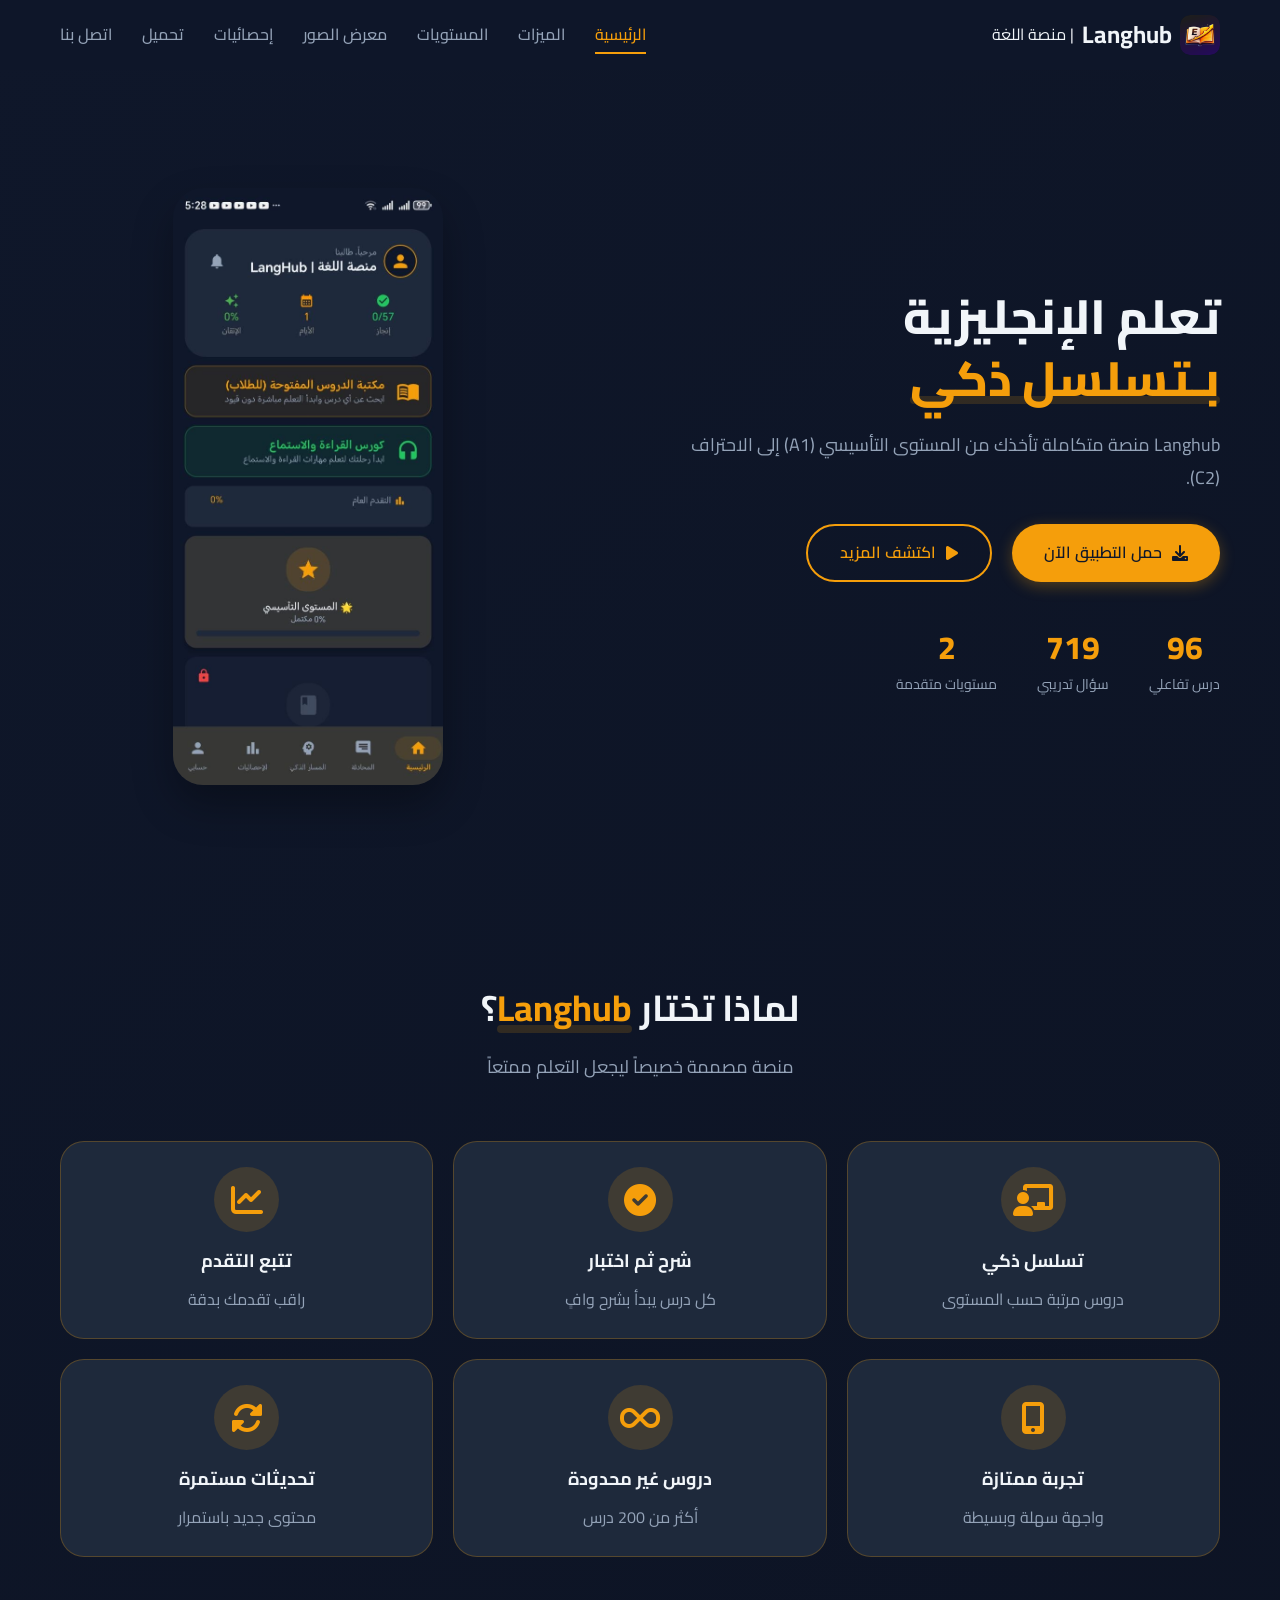
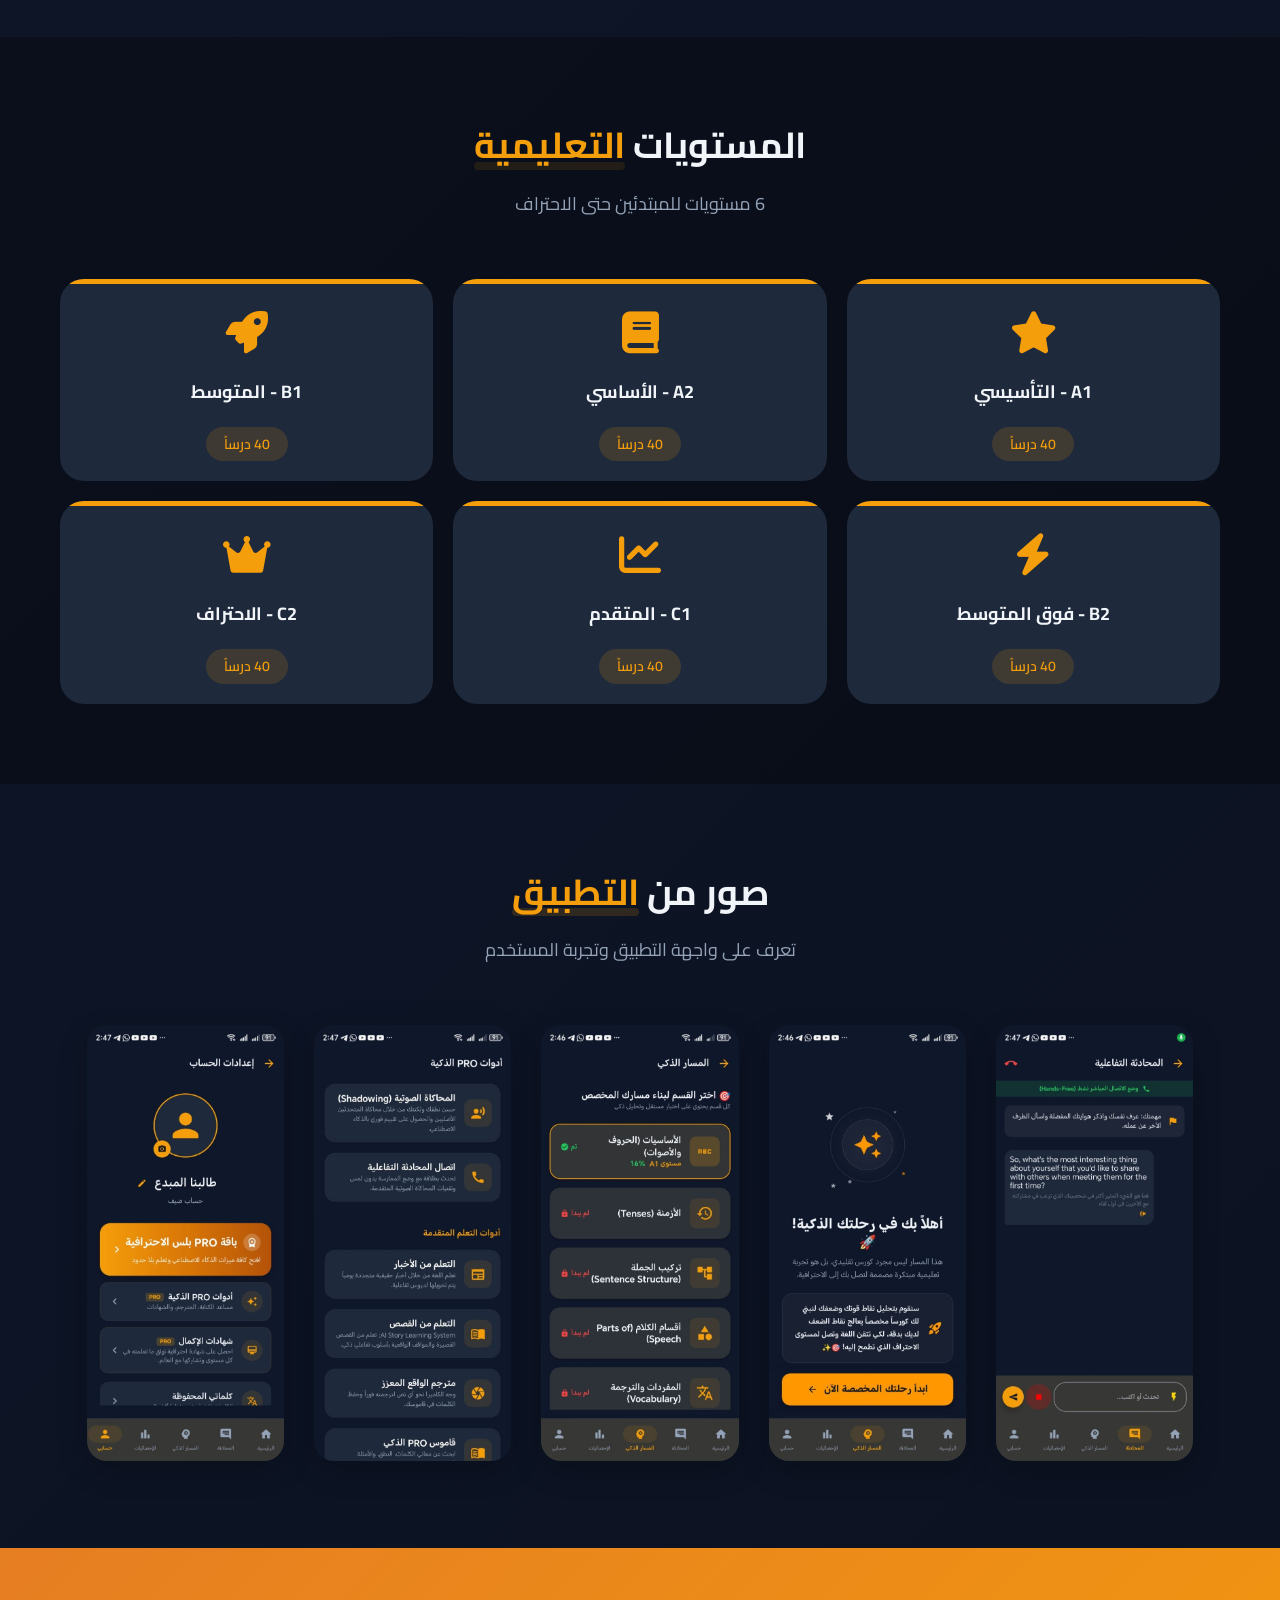
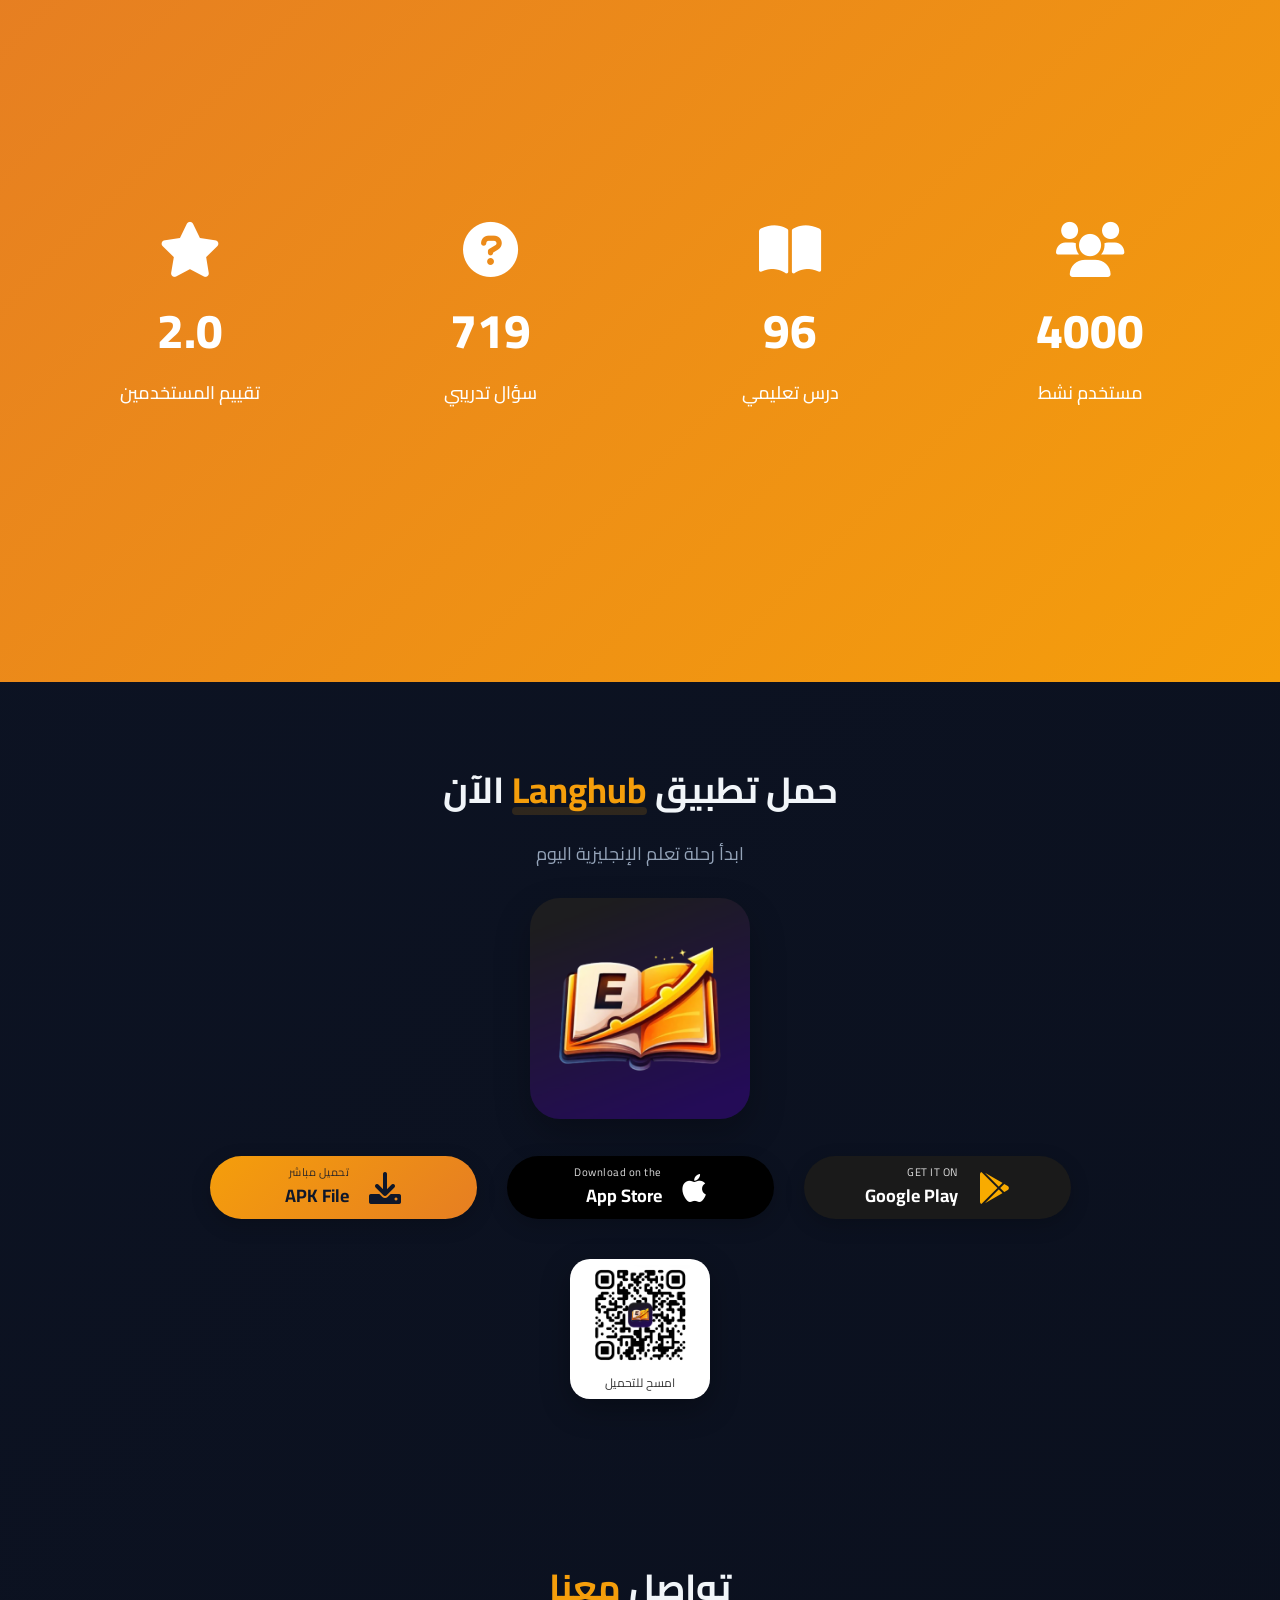
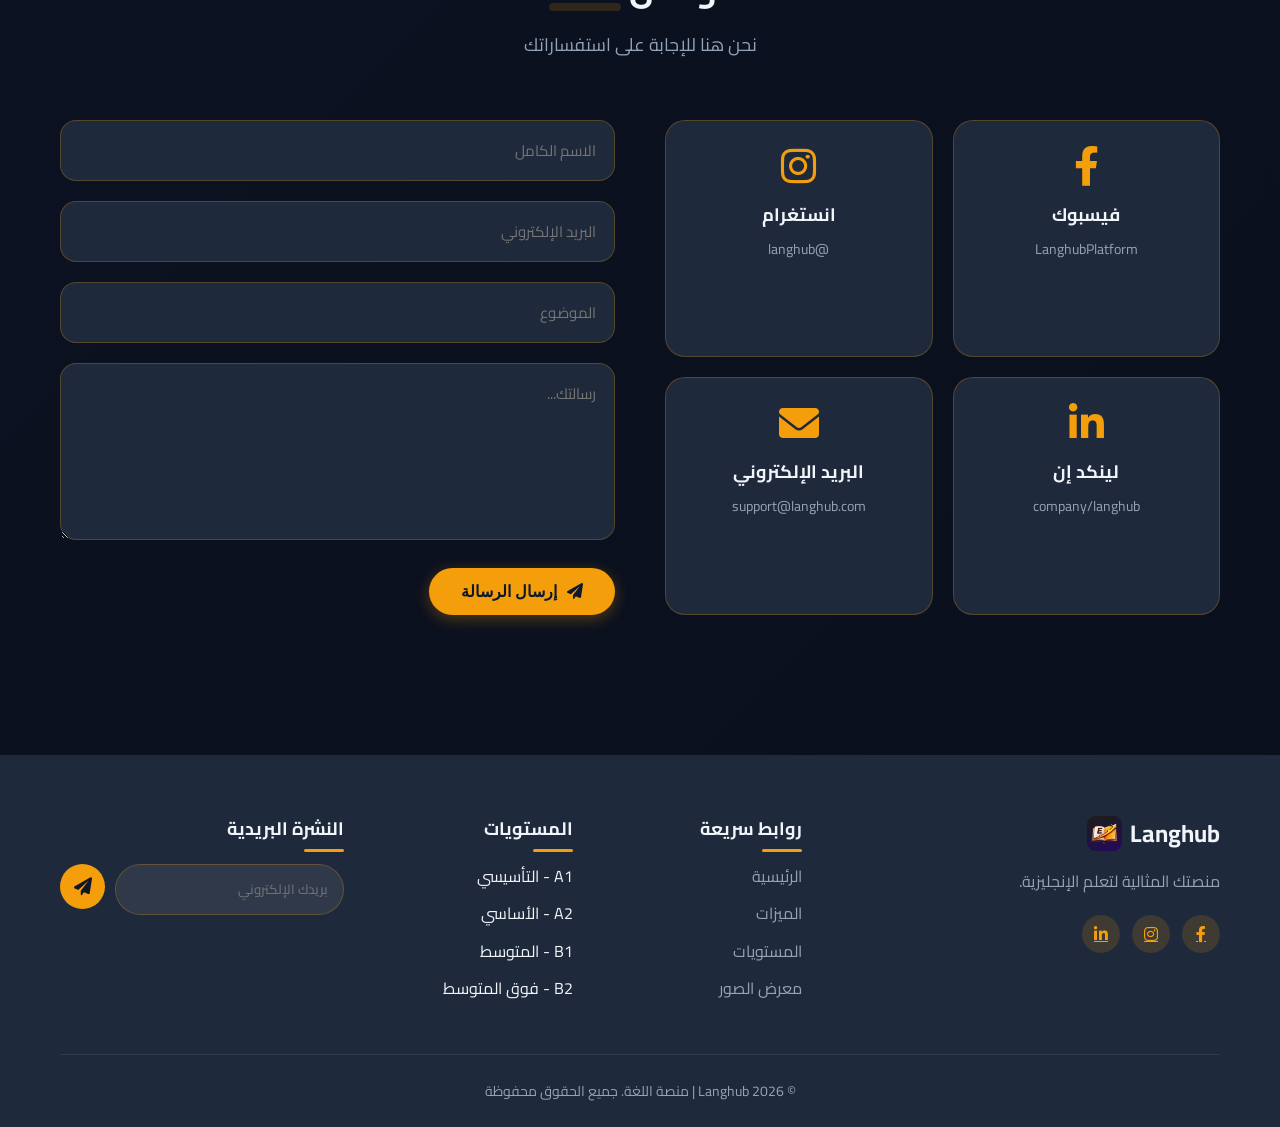
==== commit 43192a02: "Update index.html" ====
--- a/LangHub/index.html
+++ b/LangHub/index.html
@@ -223,4 +223,4 @@
 </script>
 
 </body>
-</html>+</html> 
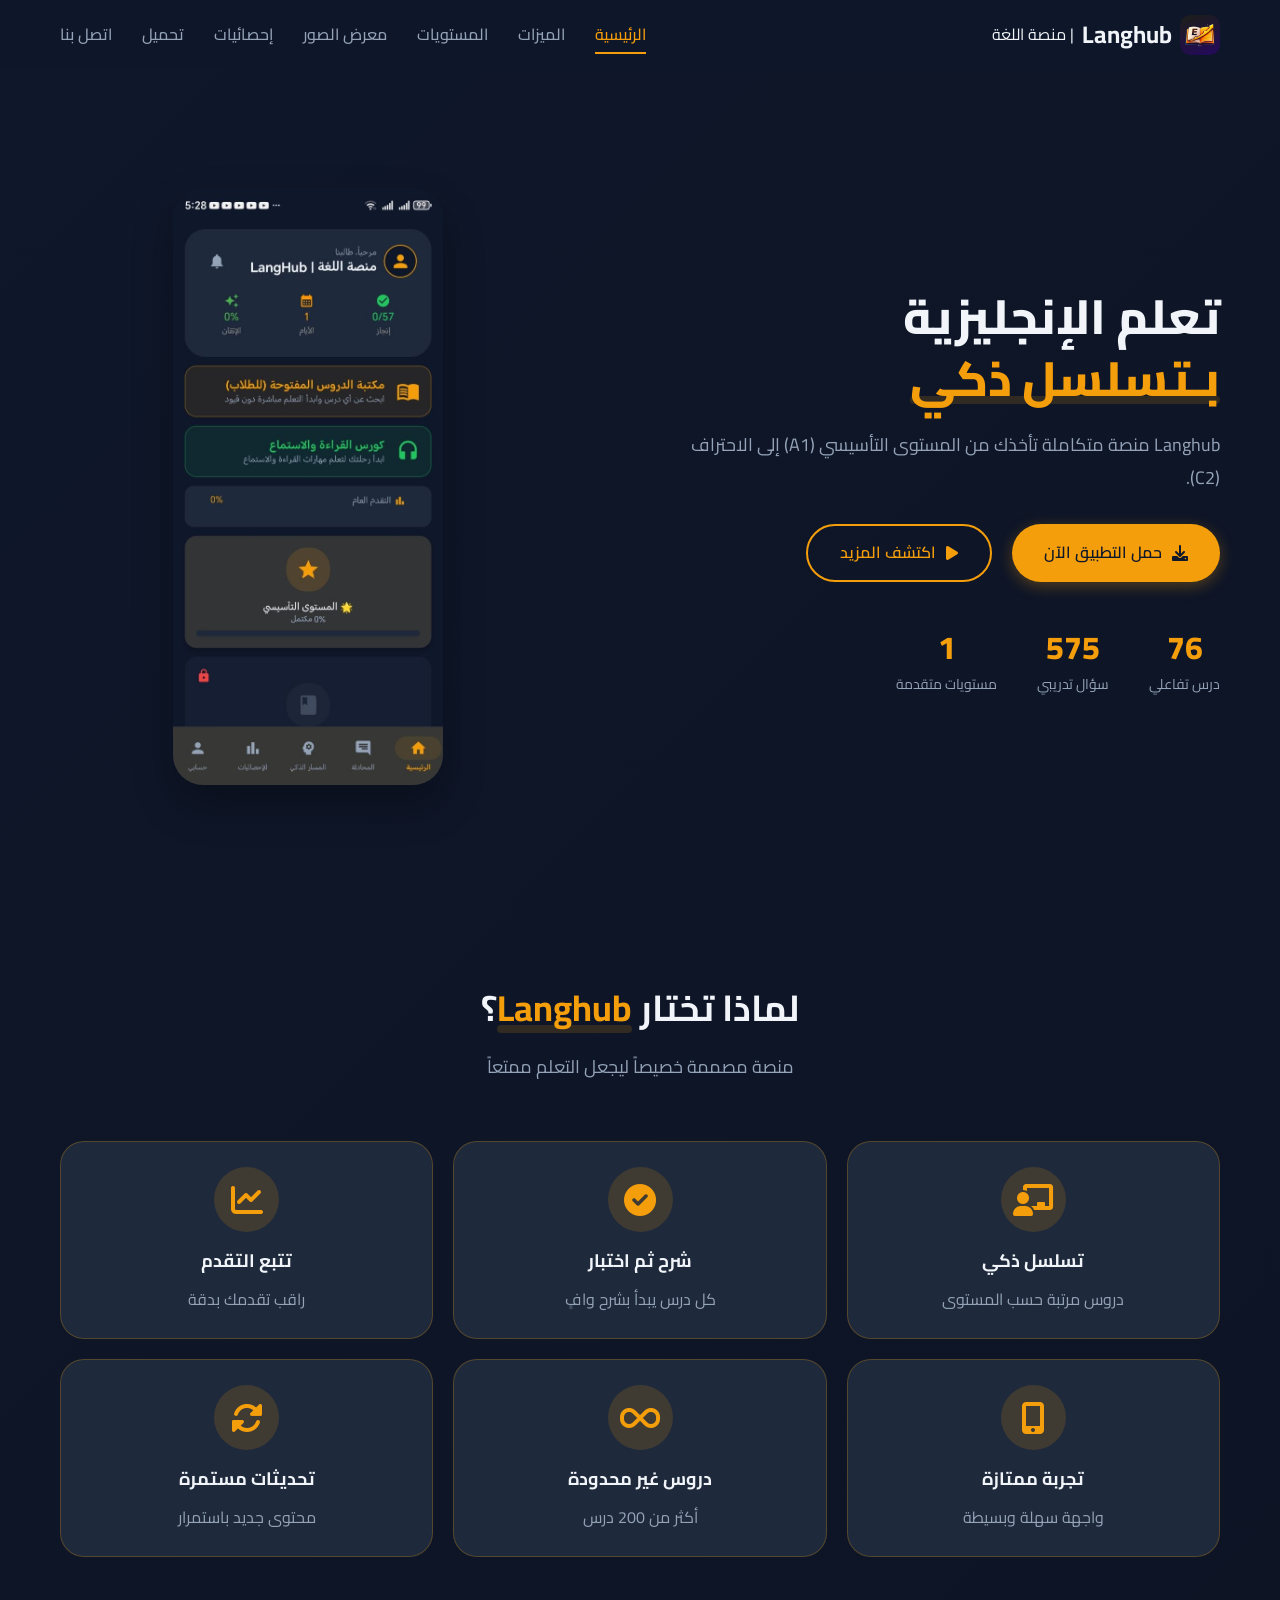
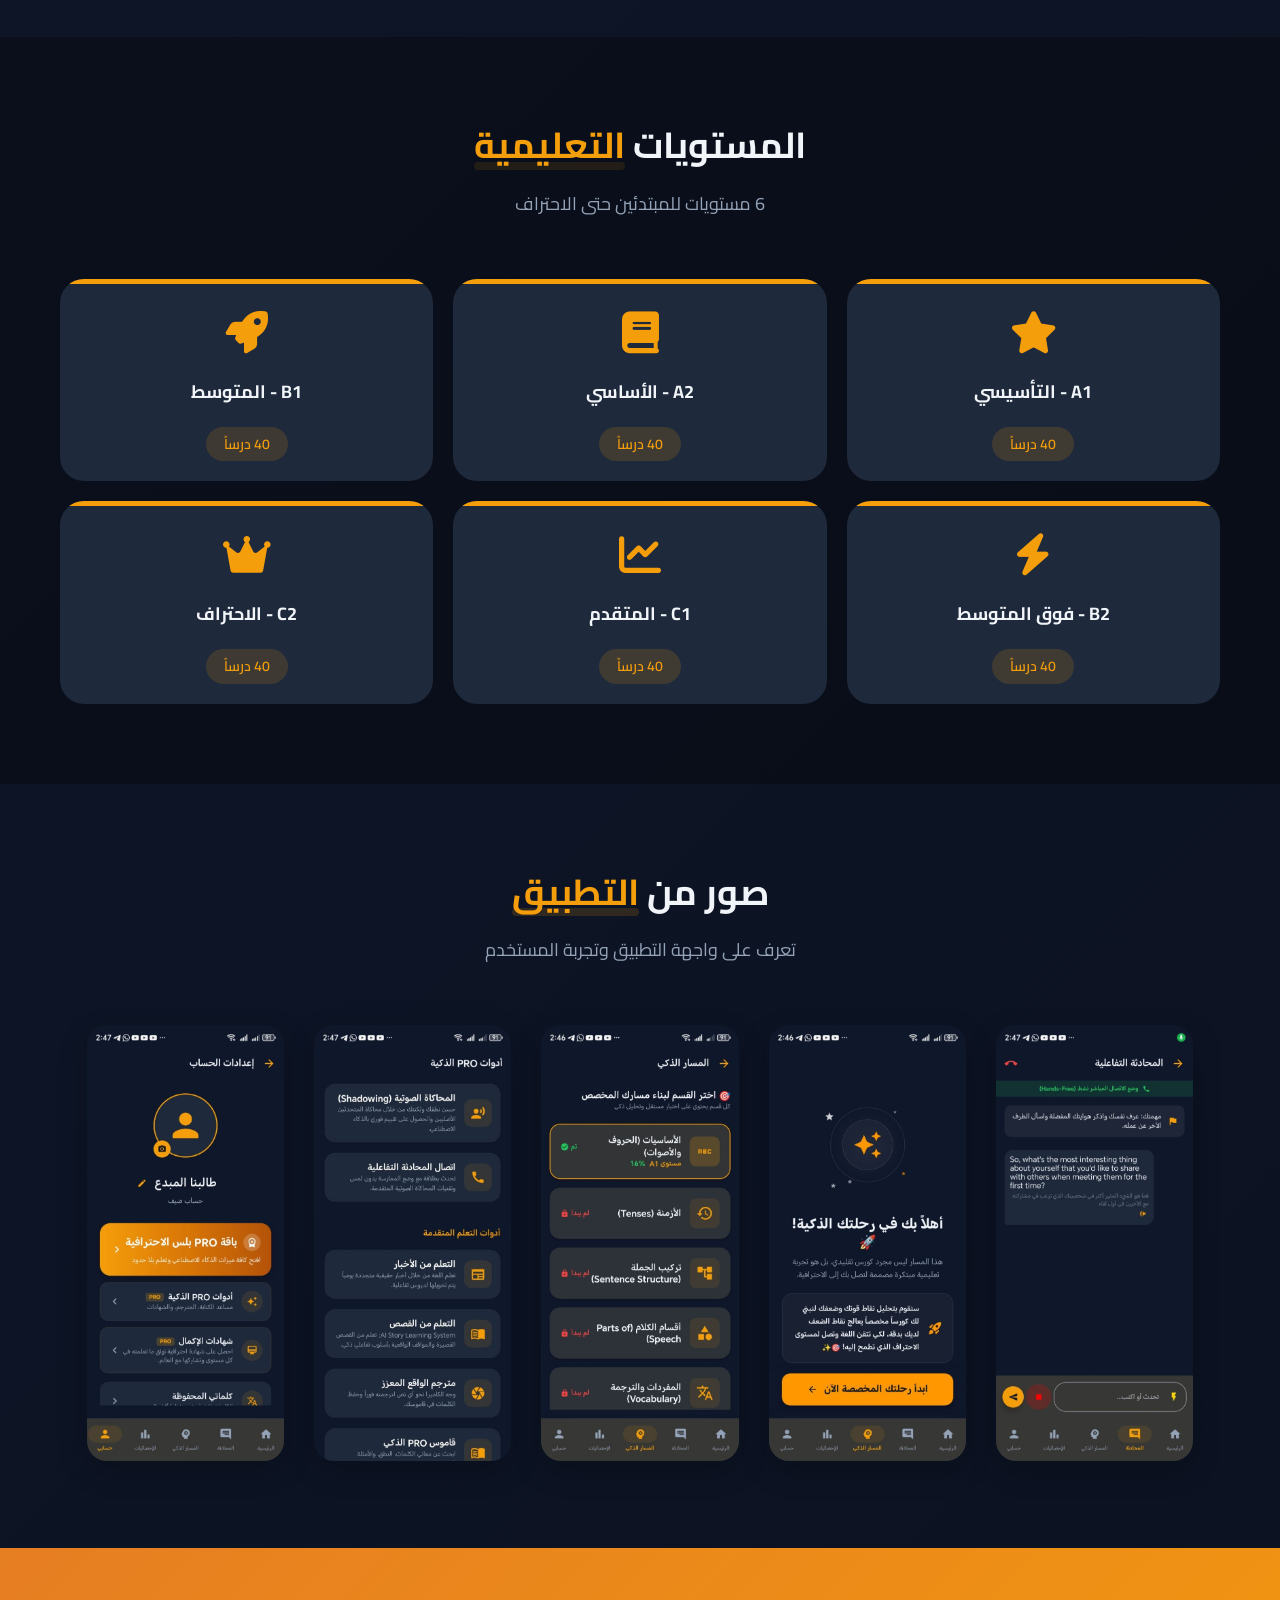
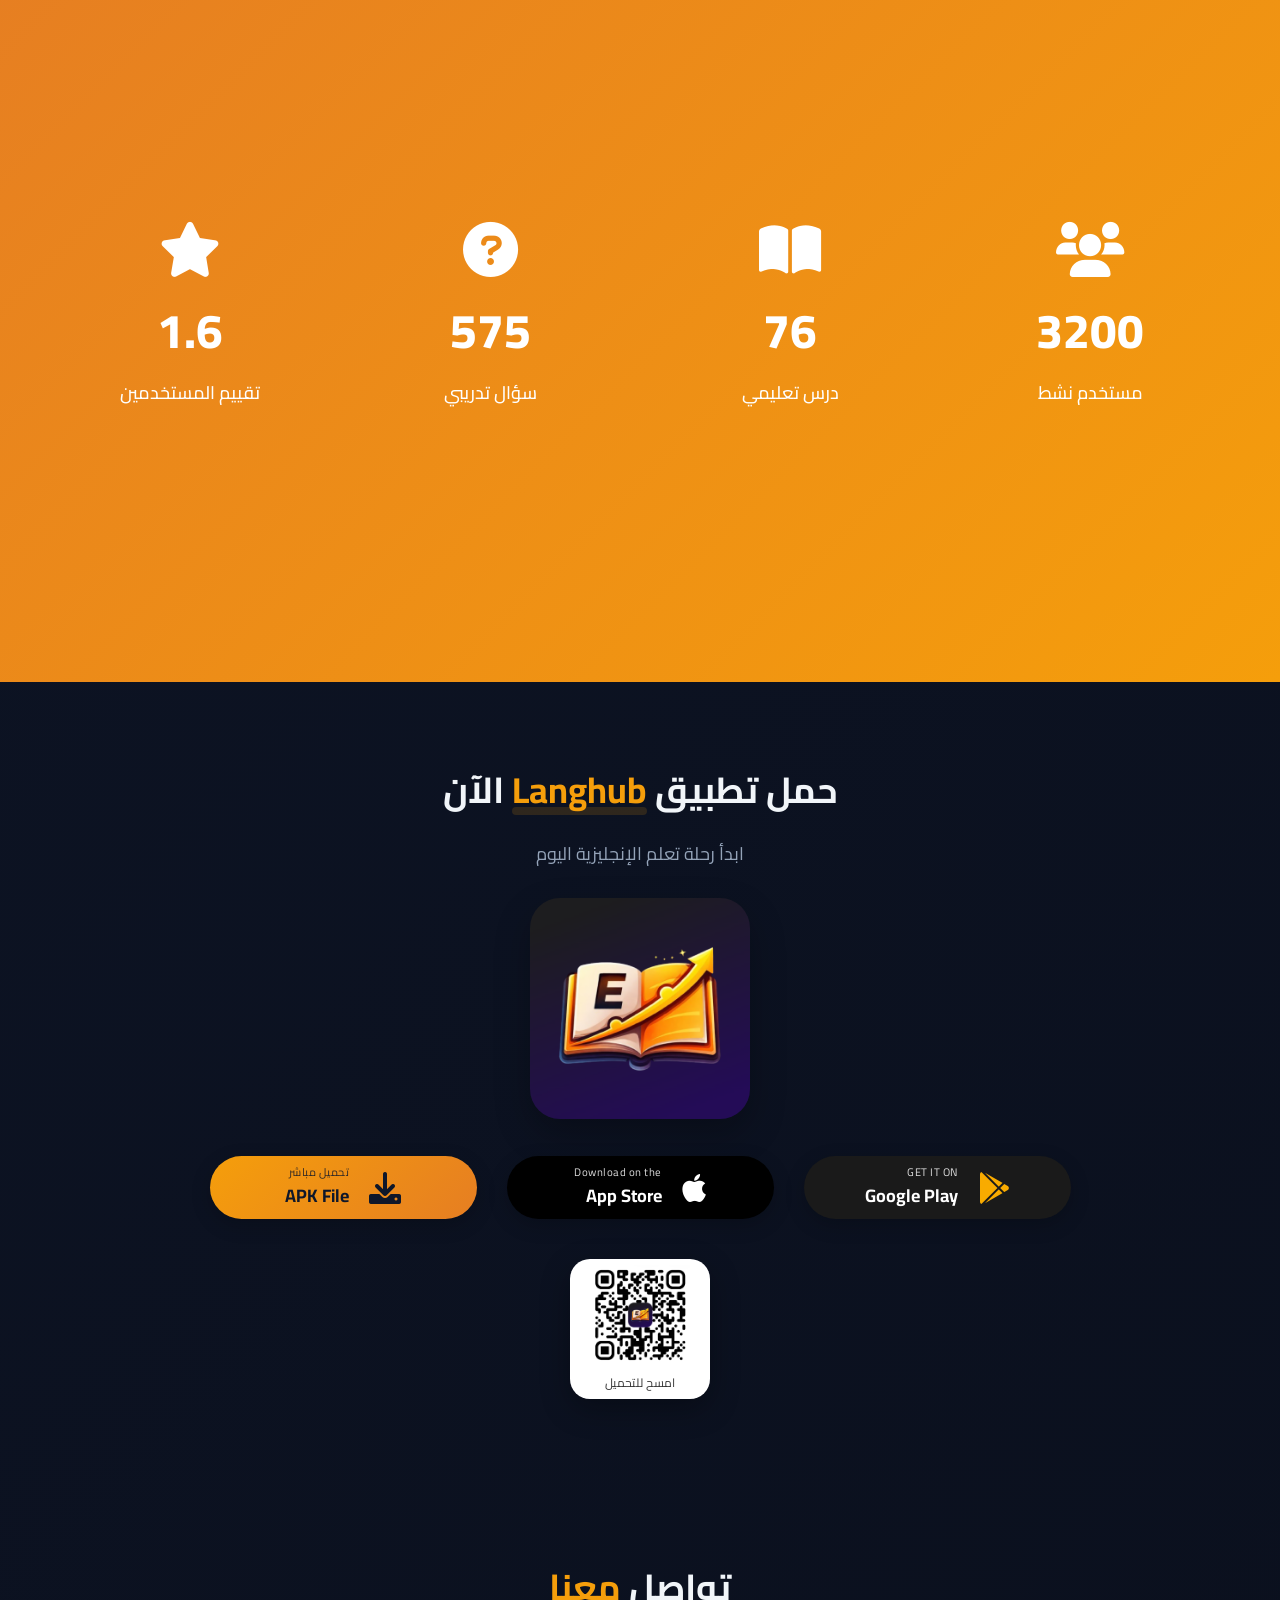
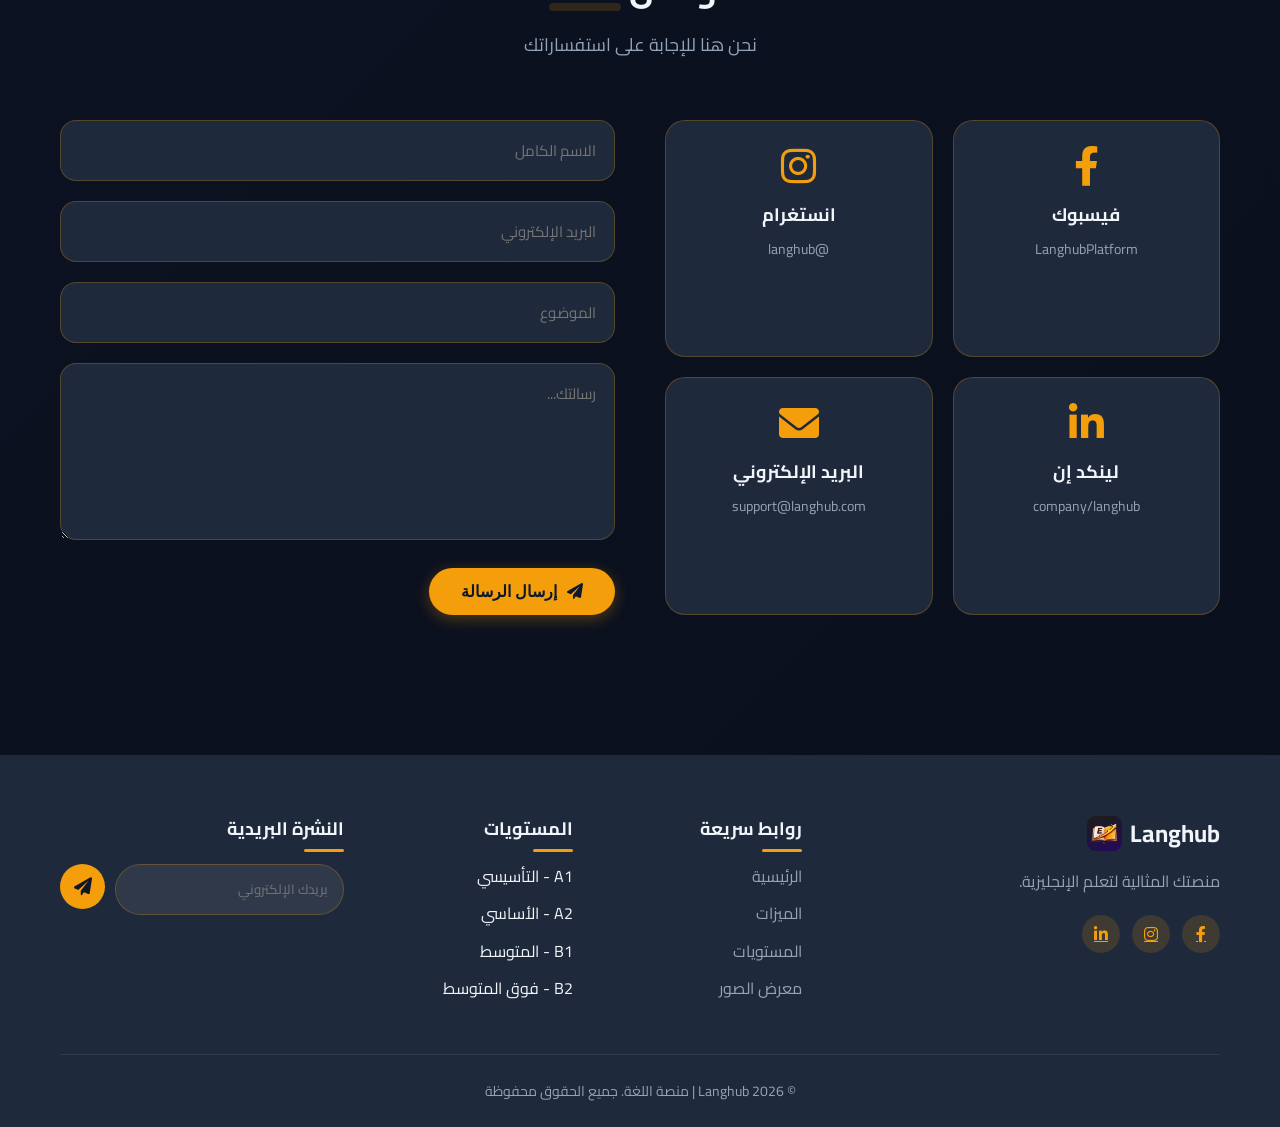
==== commit ce7de31a: "Update index.html" ====
--- a/LangHub/index.html
+++ b/LangHub/index.html
@@ -223,4 +223,4 @@
 </script>
 
 </body>
-</html> 
+</html>
